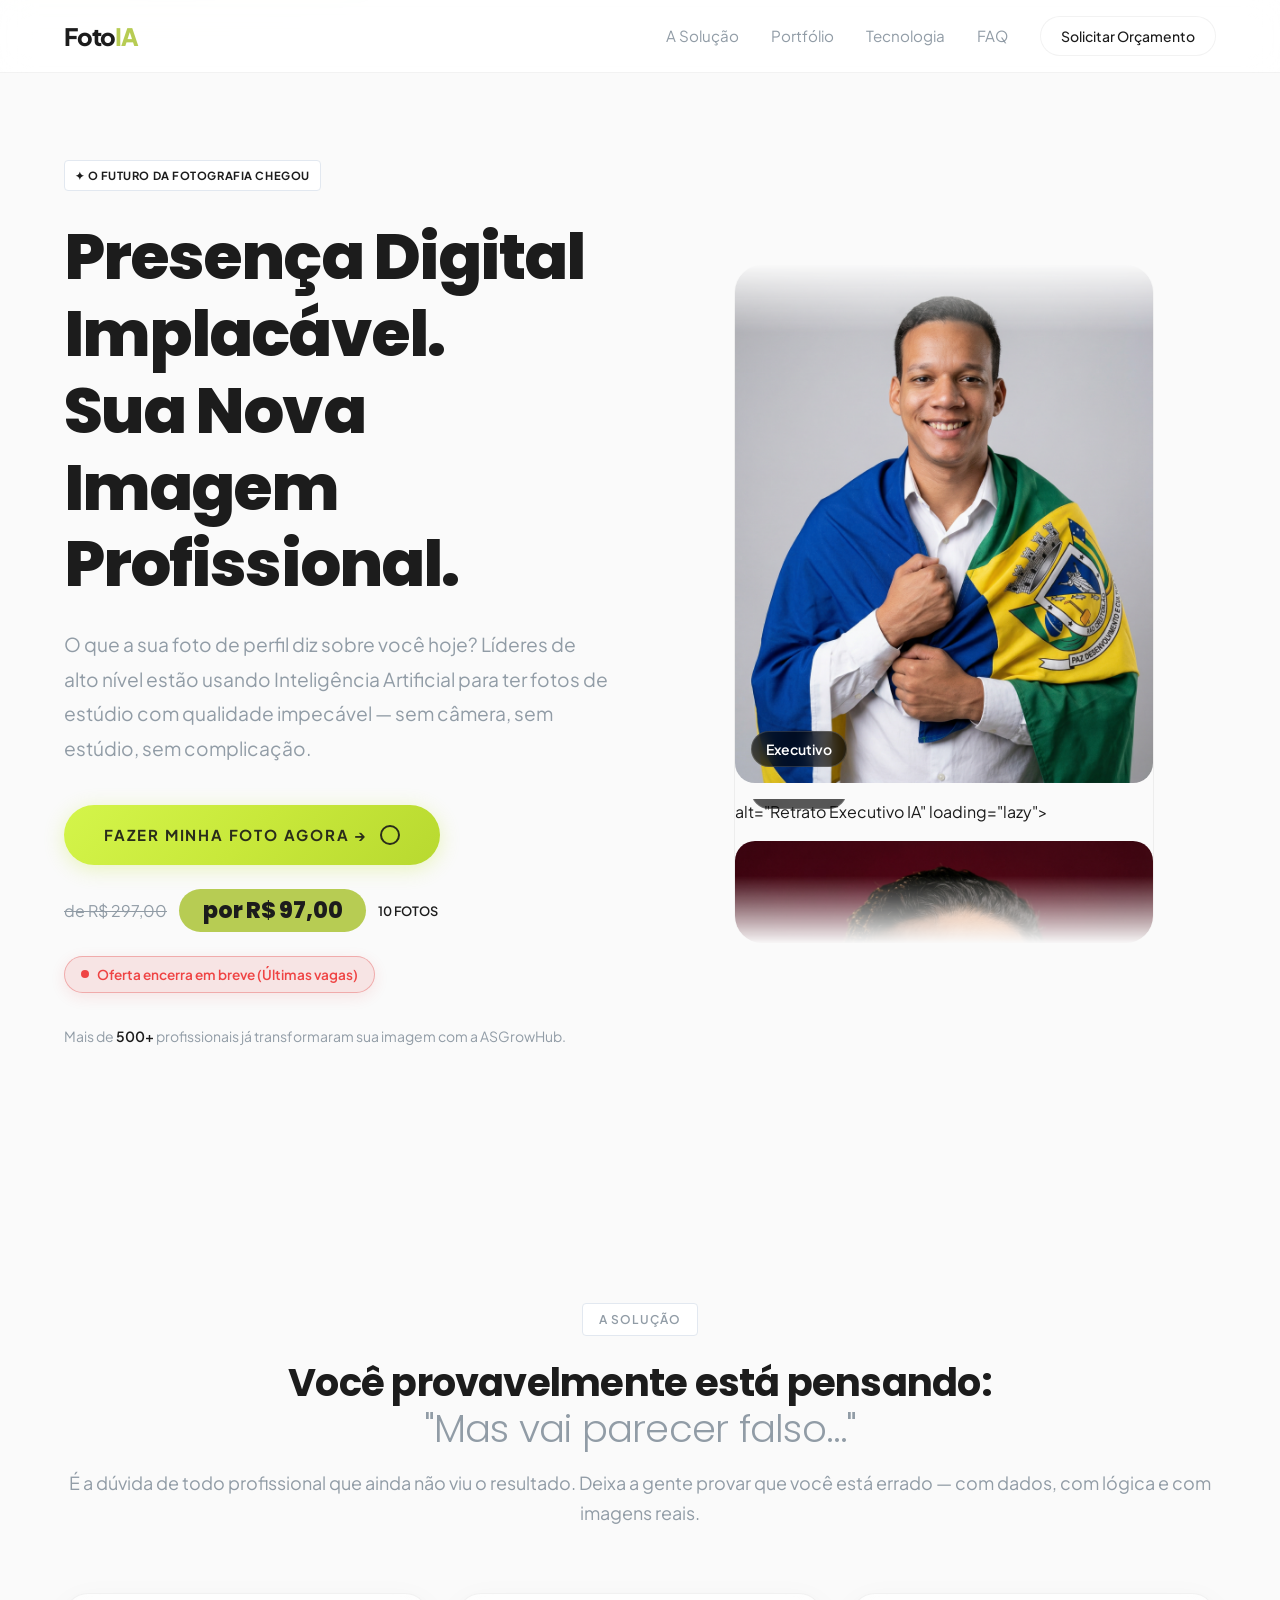
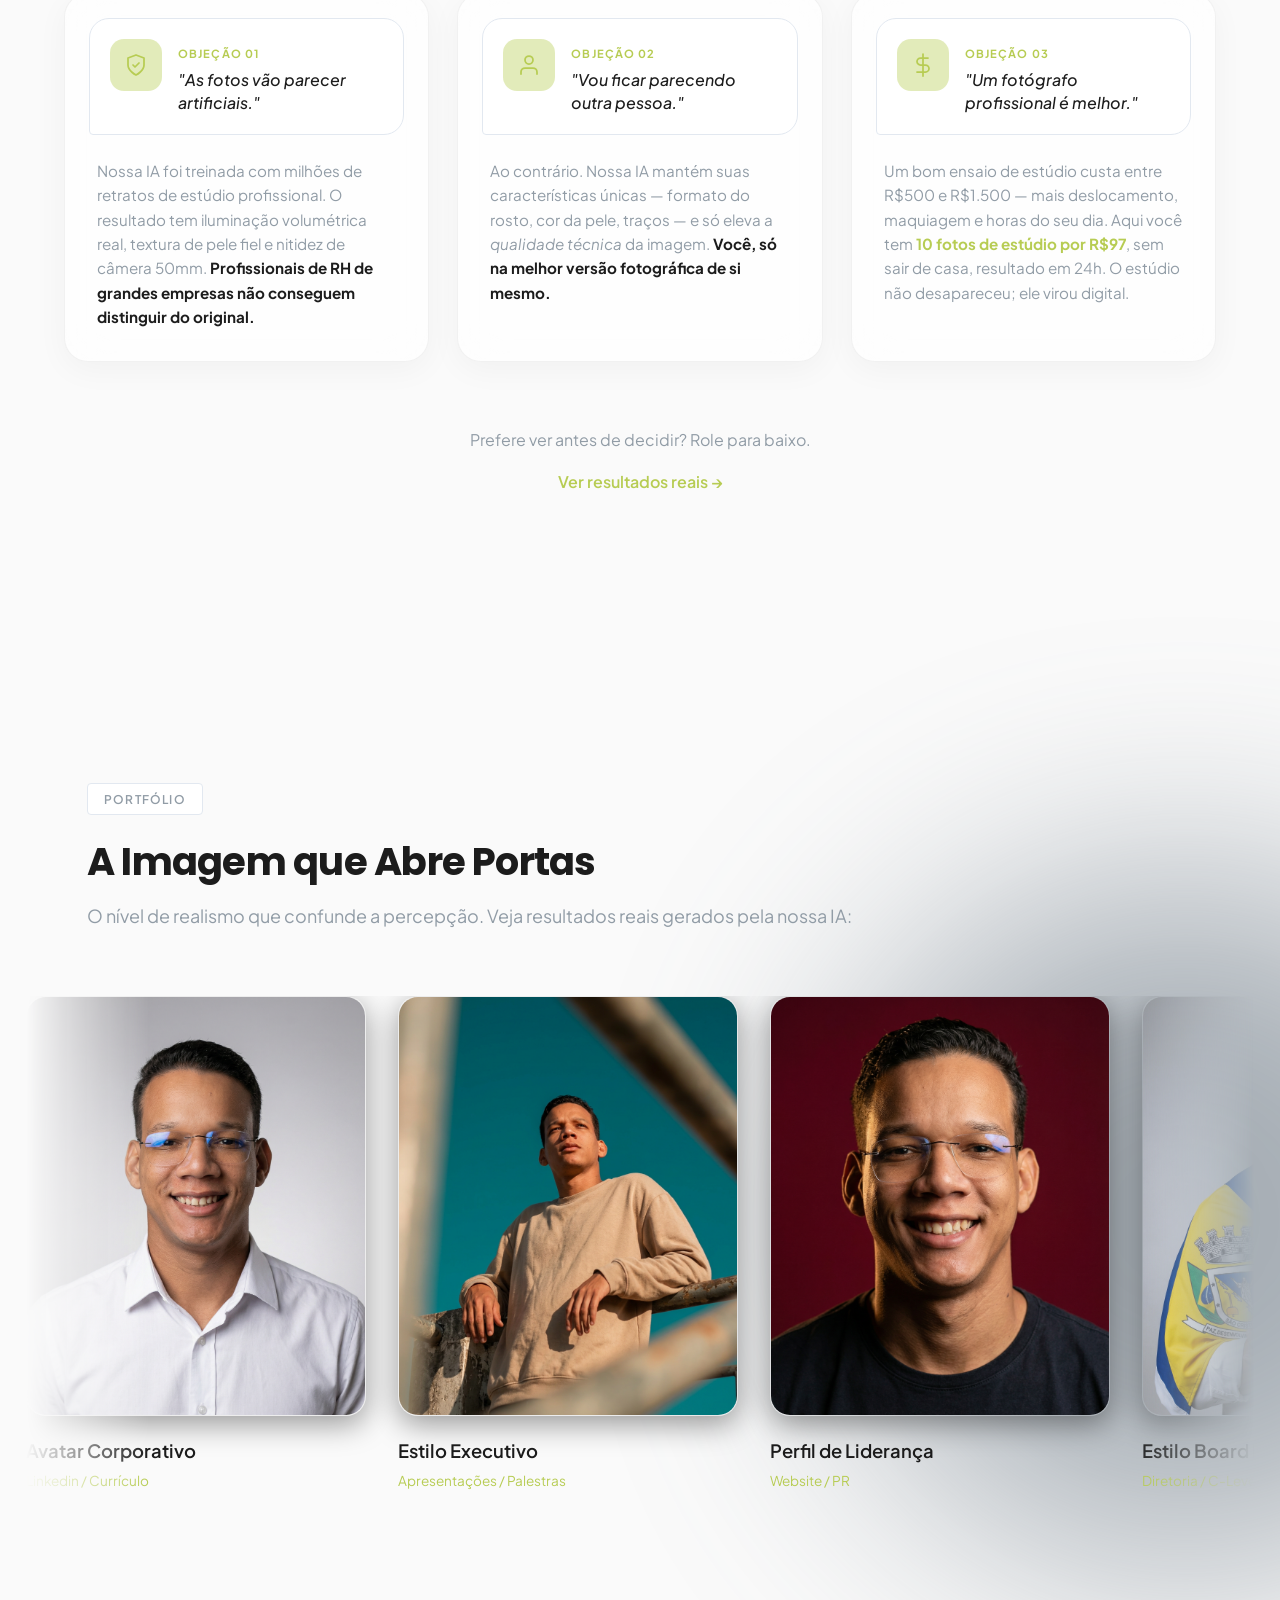
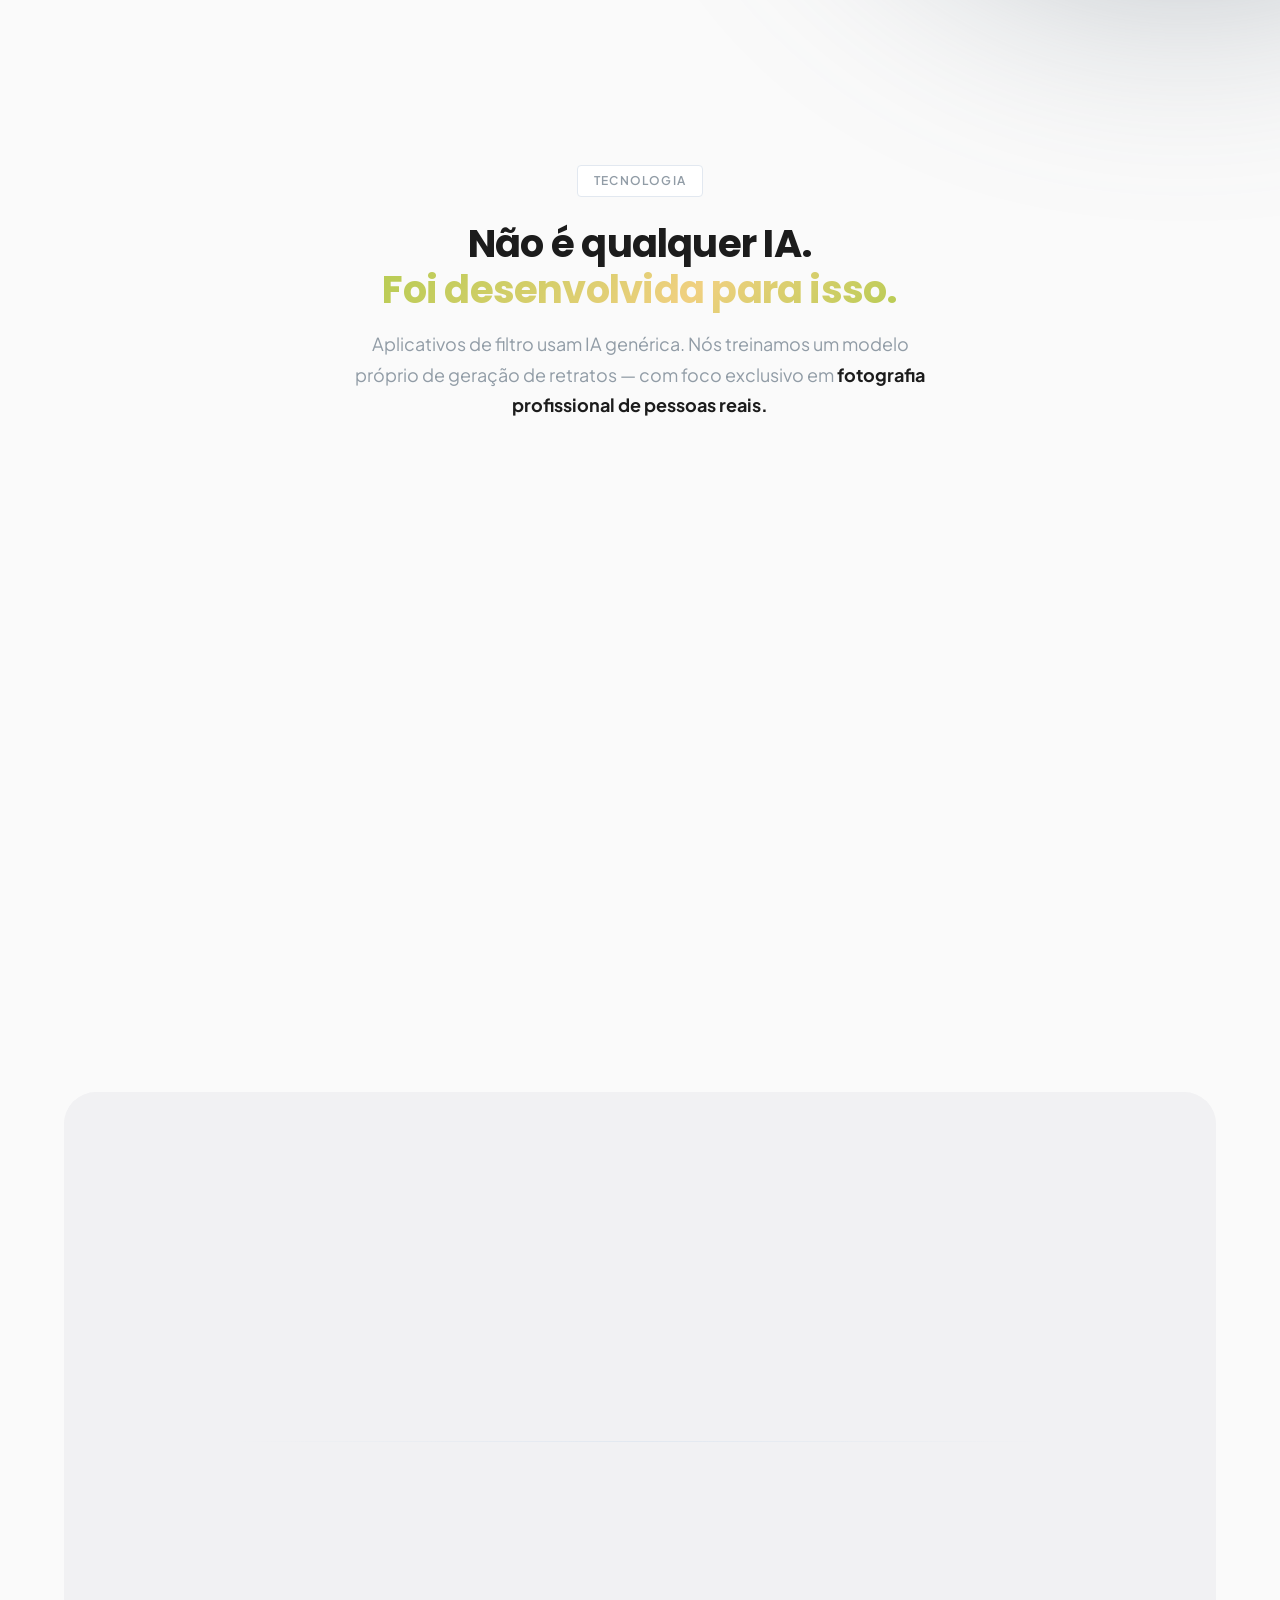
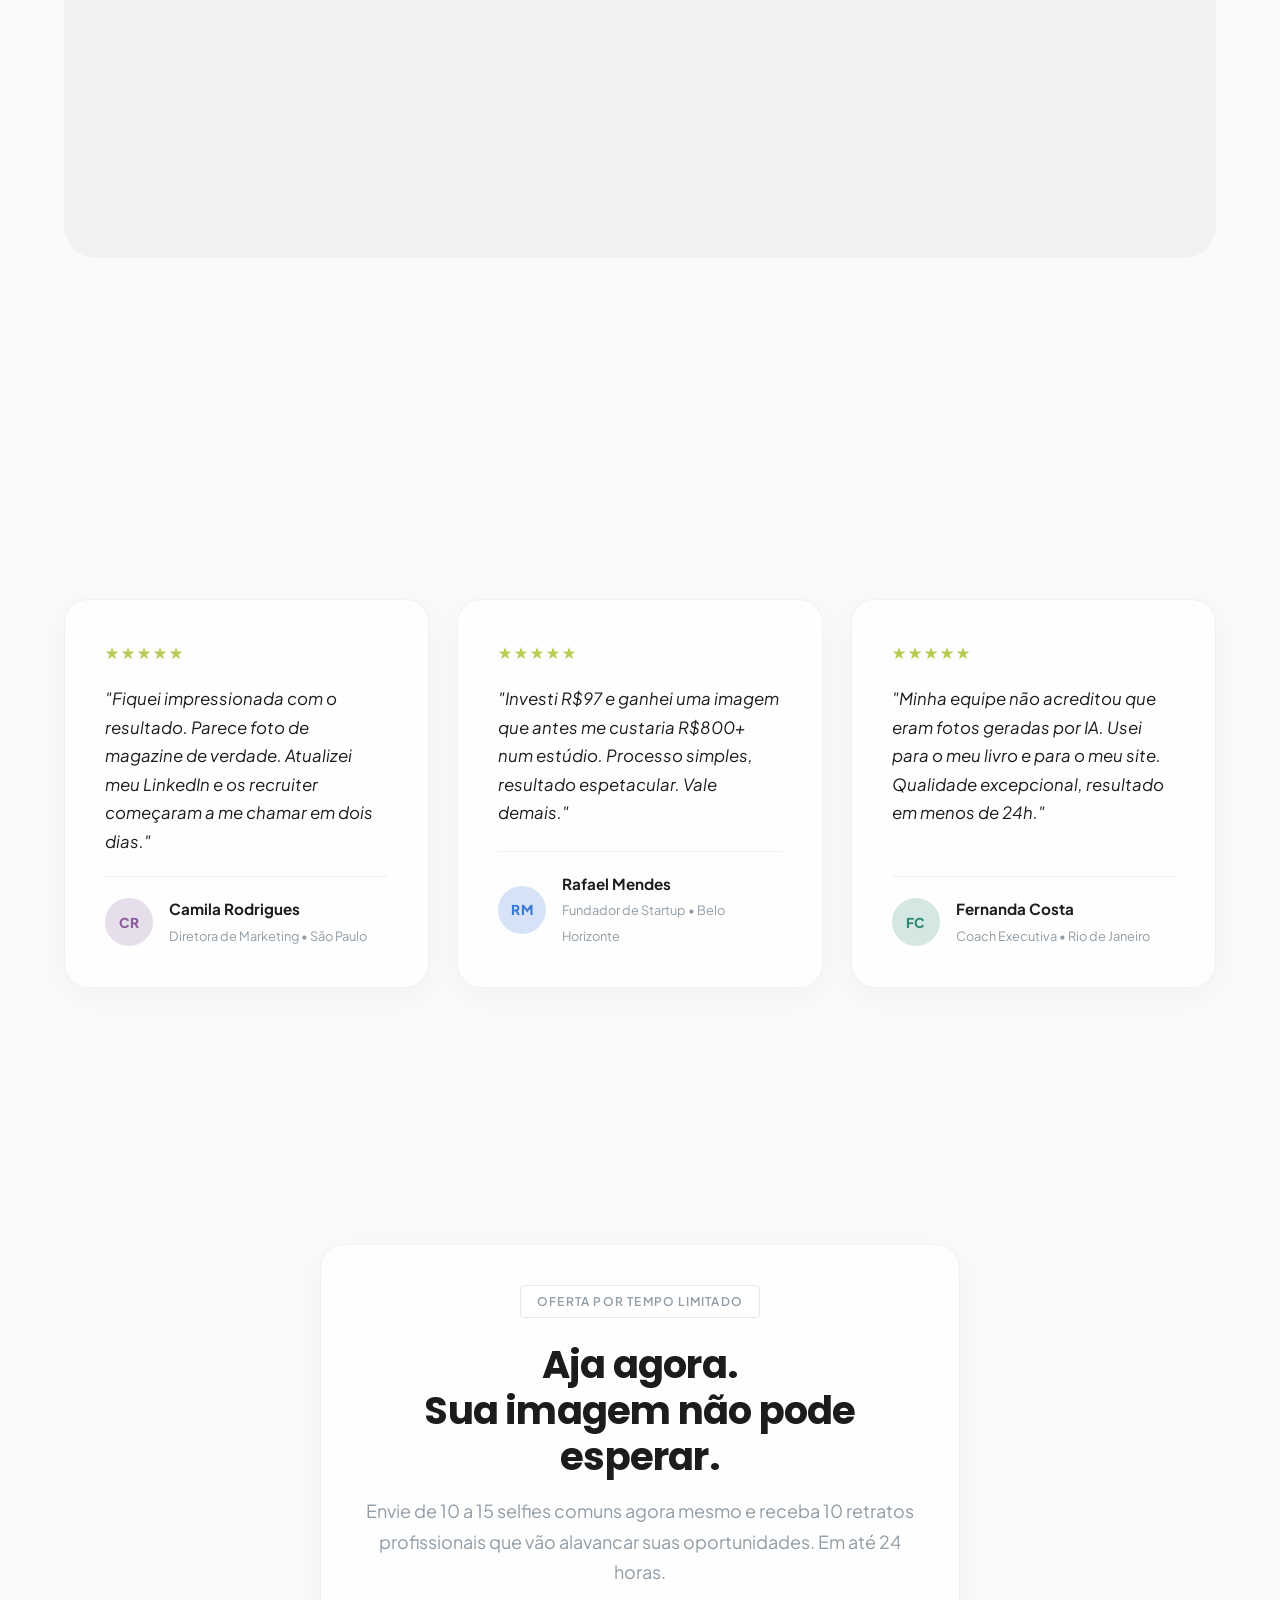
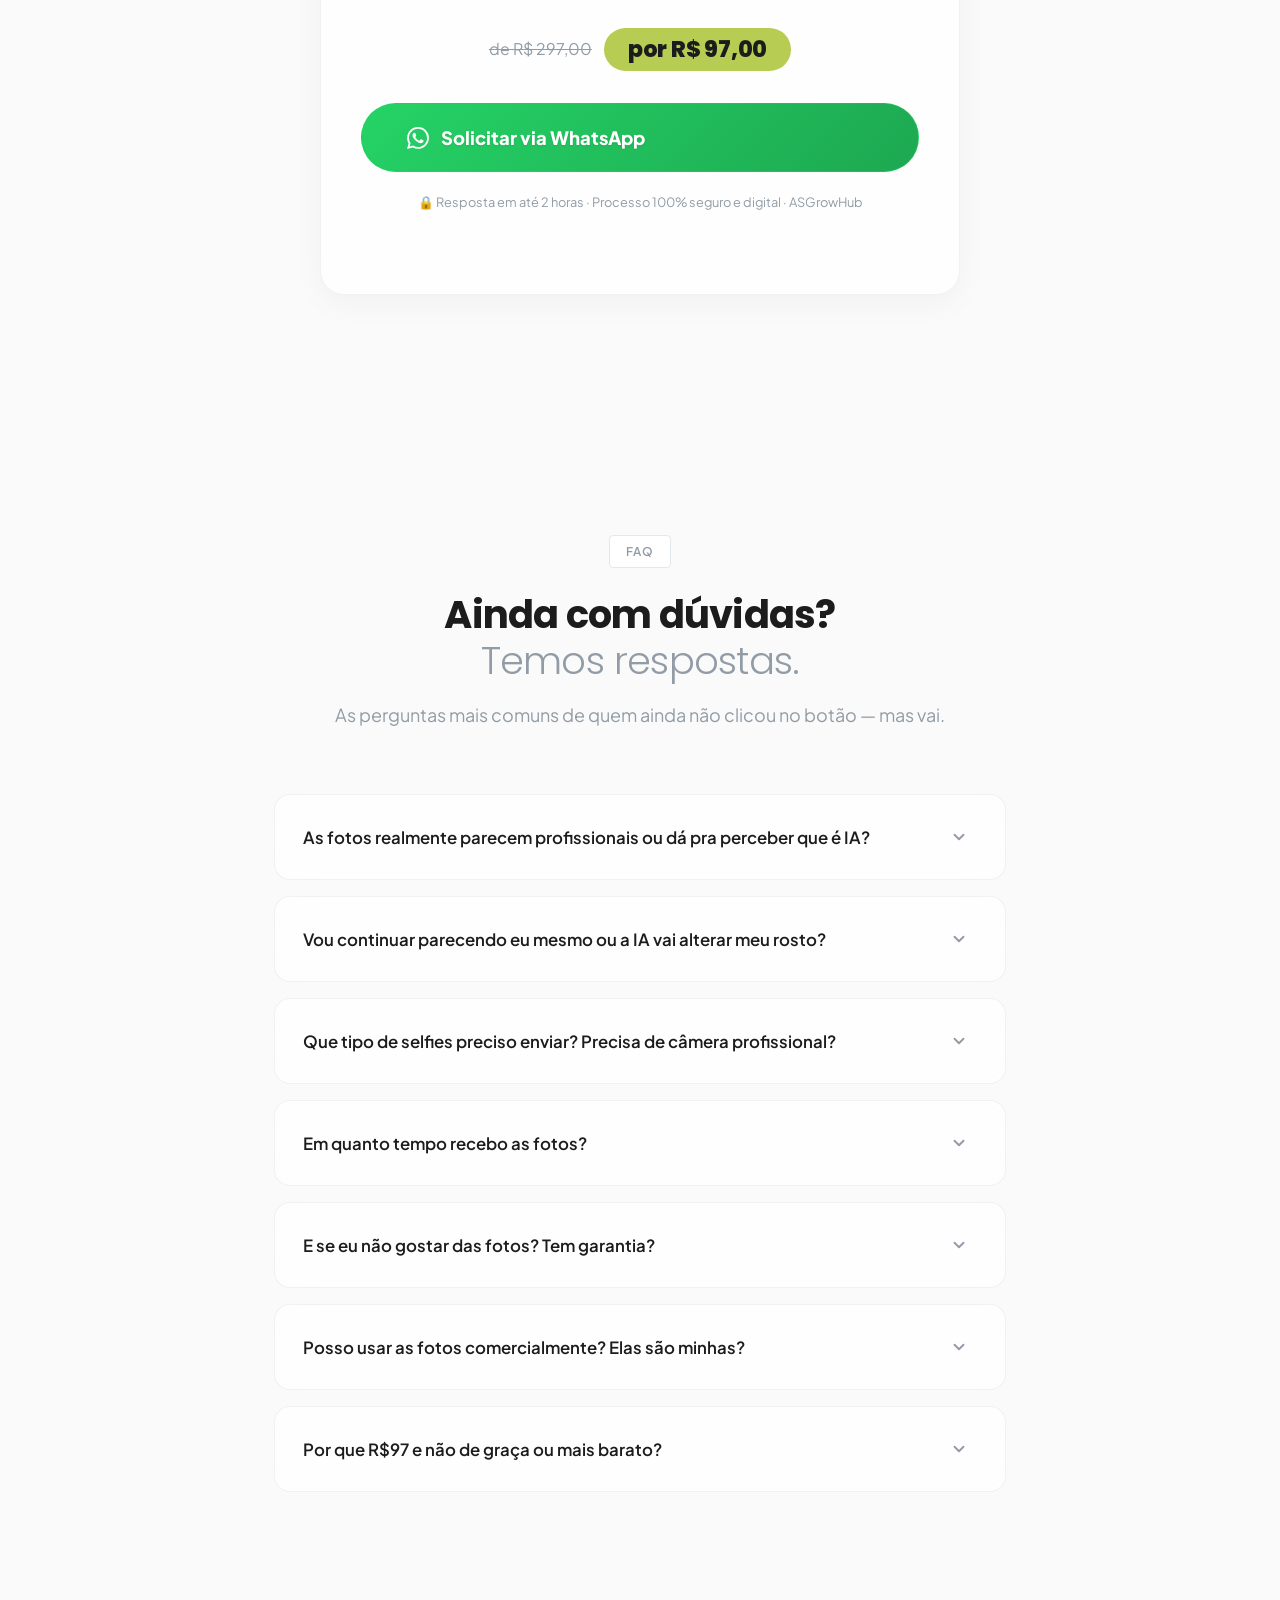
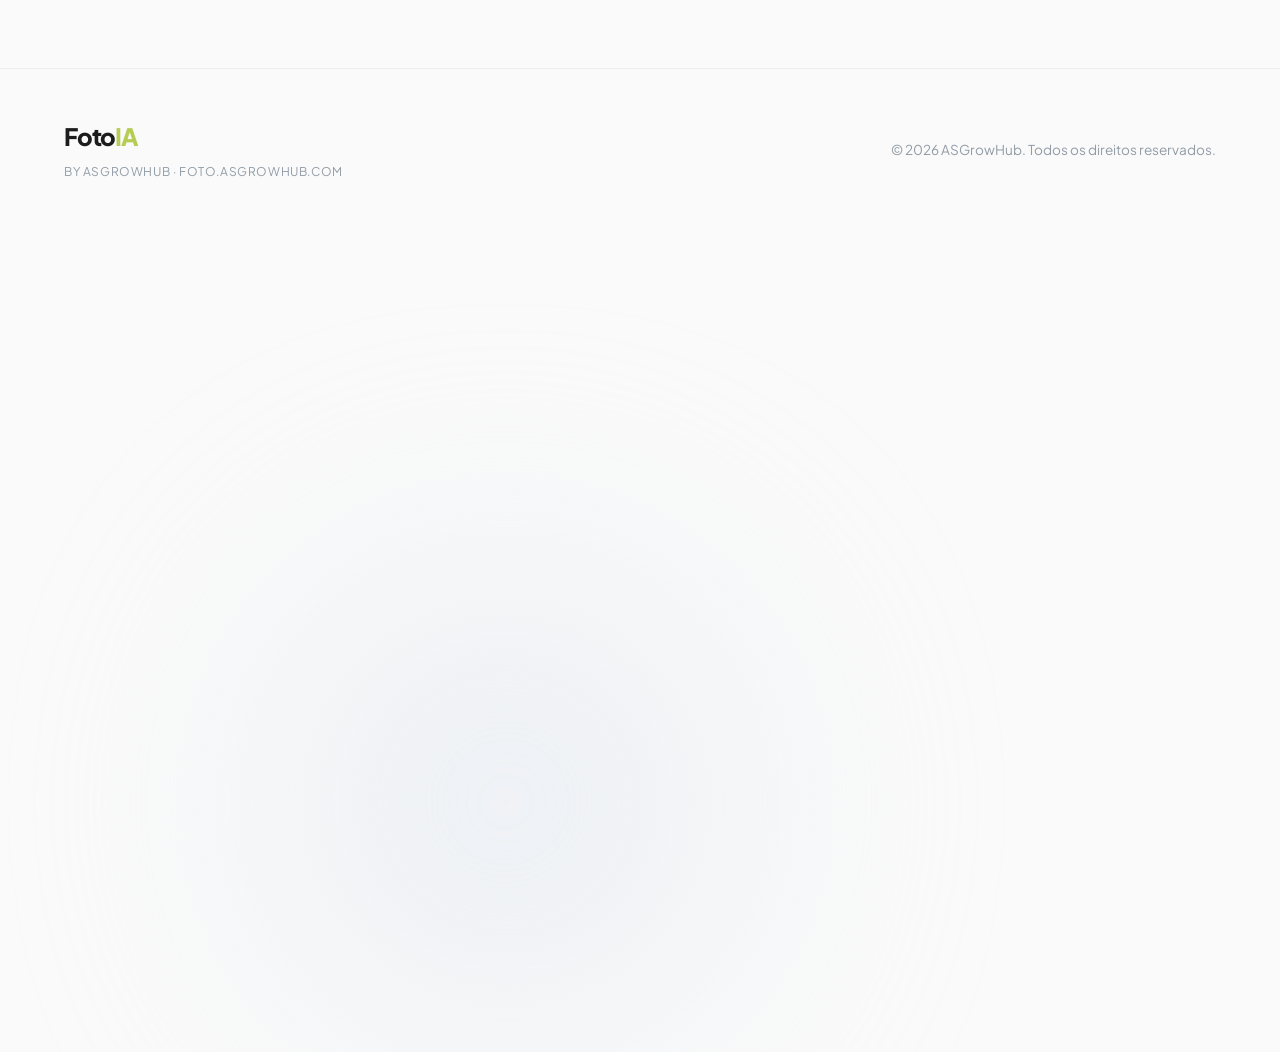
==== index.html @ 72e60fc9 "feat: add index.html (main BR page) to repo root [FotoIA]" ====
<!DOCTYPE html>
<html lang="pt-BR">

<head>
    <meta charset="UTF-8">
    <meta name="viewport" content="width=device-width, initial-scale=1.0">
    <title>FotoIA by ASGrowHub | Retratos Profissionais com Inteligência Artificial</title>
    <meta name="description"
        content="Transforme selfies simples em retratos corporativos de altíssima qualidade. Fotos para LinkedIn, currículo e perfil profissional geradas por IA em até 24h.">
    <meta name="keywords"
        content="foto corporativa, retrato profissional, foto gerada por IA, linkedin foto, inteligencia artificial foto">
    <meta name="author" content="ASGrowHub">
    <link rel="canonical" href="https://foto.asgrowhub.com" />

    <!-- Open Graph (WhatsApp, LinkedIn, Facebook) -->
    <meta property="og:type" content="website">
    <meta property="og:locale" content="pt_BR">
    <meta property="og:url" content="https://foto.asgrowhub.com">
    <meta property="og:title" content="FotoIA — Sua Nova Imagem Profissional em 24h">
    <meta property="og:description"
        content="O que a sua foto de perfil diz sobre você hoje? Tenha fotos de estúdio com qualidade impecável geradas por Inteligência Artificial.">
    <meta property="og:image" content="https://foto.asgrowhub.com/assets/og-image.jpg">
    <meta property="og:image:width" content="1200">
    <meta property="og:image:height" content="630">
    <meta name="twitter:card" content="summary_large_image">
    <meta name="twitter:title" content="FotoIA — Sua Nova Imagem Profissional em 24h">
    <meta name="twitter:description" content="10 fotos de estúdio profissional por R$97. Sem câmera. Em 24h.">
    <meta name="twitter:image" content="https://foto.asgrowhub.com/assets/og-image.jpg">
    <link rel="icon"
        href="data:image/svg+xml,%3Csvg xmlns='http://www.w3.org/2000/svg' viewBox='0 0 32 32'%3E%3Crect width='32' height='32' rx='8' fill='%23C9A84C'/%3E%3Cpath d='M6 11h3l2-3h10l2 3h3a2 2 0 0 1 2 2v11a2 2 0 0 1-2 2H6a2 2 0 0 1-2-2V13a2 2 0 0 1 2-2z' fill='none' stroke='%23070707' stroke-width='2' stroke-linejoin='round'/%3E%3Ccircle cx='16' cy='18' r='4' fill='none' stroke='%23070707' stroke-width='2'/%3E%3C/svg%3E">

    <!-- Preload Fonts for Performance -->
    <link rel="preconnect" href="https://fonts.googleapis.com">
    <link rel="preconnect" href="https://fonts.gstatic.com" crossorigin>
    <link
        href="https://fonts.googleapis.com/css2?family=Plus+Jakarta+Sans:wght@400;500;600;700&family=Poppins:wght@300;400;500;600;700;800&display=swap"
        rel="stylesheet" />

    <link rel="stylesheet" href="style.css">
</head>

<body>
    <!-- Background Decorators -->
    <div class="glow glow-1"></div>
    <div class="glow glow-2"></div>
    <div class="glow glow-3"></div>

    <!-- Mobile Menu -->
    <nav class="mobile-menu" id="mobileMenu">
        <a href="#solucao" onclick="closeMobileMenu()">A Solução</a>
        <a href="portfolio.html" onclick="closeMobileMenu()">Portfólio</a>
        <a href="#tecnologia" onclick="closeMobileMenu()">Tecnologia</a>
        <a href="#como-funciona" onclick="closeMobileMenu()">Como Funciona</a>
        <a href="#faq" onclick="closeMobileMenu()">FAQ</a>
        <a href="#contato" onclick="closeMobileMenu()" style="color: var(--accent);">Solicitar Orçamento</a>
    </nav>

    <header>
        <nav class="glass-nav">
            <div class="logo">Foto<span>IA</span></div>
            <div class="nav-links">
                <a href="#solucao">A Solução</a>
                <a href="portfolio.html">Portfólio</a>
                <a href="#tecnologia">Tecnologia</a>
                <a href="#faq">FAQ</a>
                <a href="#contato" class="cta-button-nav">Solicitar Orçamento</a>
            </div>
            <button class="hamburger" id="hamburger" aria-label="Menu" onclick="toggleMobileMenu()">
                <span></span>
                <span></span>
                <span></span>
            </button>
        </nav>
    </header>

    <main>
        <!-- ==========================================
             HERO — ATTENTION
             ========================================== -->
        <section class="hero" id="home">
            <div class="hero-content">
                <div class="badge">✦ O Futuro da Fotografia Chegou</div>
                <h1>Presença Digital Implacável.<br><span>Sua Nova Imagem Profissional.</span></h1>
                <p>O que a sua foto de perfil diz sobre você hoje? Líderes de alto nível estão usando Inteligência
                    Artificial para ter fotos de estúdio com qualidade impecável — sem câmera, sem estúdio, sem
                    complicação.</p>
                <div class="hero-actions">
                    <a href="#contato" class="btn-aprenda">Fazer minha Foto Agora → <span class="icon-circle"></span></a>
                </div>
                <div class="pricing-info">
                    <span class="pricing-old">de R$ 297,00</span>
                    <h3>por R$ 97,00</h3>
                    <span style="font-size:0.8rem; color: var(--accent-light); font-weight:600;">10 FOTOS</span>
                </div>
                <div class="urgency-badge reveal">
                    <span class="pulse-dot"></span>
                    Oferta encerra em breve (Últimas vagas)
                </div>
                <div class="social-proof-trust">
                    Mais de <strong>500+</strong> profissionais já transformaram sua imagem com a ASGrowHub.
                </div>
            </div>
            <div class="hero-visual">
                <div class="carousel-container">
                    <div class="carousel-track">
                        <!-- Original cards -->
                        <div class="carousel-slide">
                            <img src="assets/freepik__professional-highresolution-studio-portrait-in-the__22823.png"
                                alt="Retrato Executivo IA">
                            <div class="slide-label">Executivo</div>
                        </div>
                        <div class="carousel-slide">
                            alt="Retrato Executivo IA" loading="lazy">
                            <div class="slide-label">Executivo</div>
                        </div>
                        <div class="carousel-slide">
                            <img src="assets/freepik__ultrarealistic-studio-portrait-scene-with-a-deep-w__7784.png"
                                alt="Retrato Corporativo IA" loading="lazy">
                            <div class="slide-label">Corporativo</div>
                        </div>
                        <div class="carousel-slide">
                            <img src="assets/freepik__professional-highresolution-studio-portrait-tight-__22826.png"
                                alt="Antes: Roupas casuais | Depois: Terno executivo" loading="lazy">
                            <div class="slide-label">Perfil LinkedIn</div>
                        </div>
                        <div class="carousel-slide">
                            <img src="assets/freepik__a-cinematic-lowangle-portrait-shot-on-a-50mm-lens-__49037.png"
                                alt="Antes: Selfie de celular | Depois: Estúdio" loading="lazy">
                            <div class="slide-label">Capa de Revista</div>
                        </div>
                        <div class="carousel-slide">
                            <img src="assets/freepik__professional-highresolution-studio-portrait-in-the__22823.png"
                                alt="Retrato Executivo IA" loading="lazy">
                        </div>
                        <div class="carousel-slide">
                            <img src="assets/freepik__ultrarealistic-studio-portrait-scene-with-a-deep-w__7784.png"
                                alt="Retrato Corporativo IA" loading="lazy">
                            <div class="slide-label">Corporativo</div>
                        </div>
                        <div class="carousel-slide">
                            <img src="assets/freepik__professional-highresolution-studio-portrait-tight-__22826.png"
                                alt="Retrato LinkedIn IA" loading="lazy">
                            <div class="slide-label">Perfil LinkedIn</div>
                        </div>
                        <div class="carousel-slide">
                            <img src="assets/freepik__a-cinematic-lowangle-portrait-shot-on-a-50mm-lens-__49037.png"
                                alt="Retrato Capa de Revista IA" loading="lazy">
                            <div class="slide-label">Capa de Revista</div>
                        </div>
                    </div>
                </div>
            </div>
        </section>

        <!-- ==========================================
             SOLUTION / BENEFITS — INTEREST (Quebra de Objeção)
             ========================================== -->
        <section class="solution" id="solucao">
            <div class="section-header text-center reveal">
                <div class="section-label">A Solução</div>
                <h2>Você provavelmente está pensando:<br><span style="color:var(--text-muted); font-weight:300;">"Mas
                        vai parecer falso…"</span></h2>
                <p>É a dúvida de todo profissional que ainda não viu o resultado. Deixa a gente provar que você está
                    errado — com dados, com lógica e com imagens reais.</p>
            </div>


            <div class="benefits-grid">

                <!-- Objeção 1: Fotos artificiais -->
                <div class="glass-card benefit-card objection-card reveal reveal-delay-1">
                    <div class="objection-bubble">
                        <div class="glass-icon">
                            <!-- Shield Check (Feather-style) -->
                            <svg viewBox="0 0 24 24" xmlns="http://www.w3.org/2000/svg">
                                <path d="M12 22s8-4 8-10V5l-8-3-8 3v7c0 6 8 10 8 10z" />
                                <polyline points="9 12 11 14 15 10" />
                            </svg>
                        </div>
                        <div>
                            <span class="objection-tag">Objeção 01</span>
                            <p class="objection-q">"As fotos vão parecer artificiais."</p>
                        </div>
                    </div>
                    <div class="objection-answer">
                        <p>Nossa IA foi treinada com milhões de retratos de estúdio profissional. O resultado tem
                            iluminação volumétrica real, textura de pele fiel e nitidez de câmera 50mm. <strong
                                style="color:var(--text-color);">Profissionais de RH de grandes empresas não conseguem
                                distinguir do original.</strong></p>
                    </div>
                </div>

                <!-- Objeção 2: Parecer outra pessoa -->
                <div class="glass-card benefit-card objection-card reveal reveal-delay-2">
                    <div class="objection-bubble">
                        <div class="glass-icon">
                            <!-- User Circle (Feather-style) -->
                            <svg viewBox="0 0 24 24" xmlns="http://www.w3.org/2000/svg">
                                <path d="M20 21v-2a4 4 0 0 0-4-4H8a4 4 0 0 0-4 4v2" />
                                <circle cx="12" cy="7" r="4" />
                            </svg>
                        </div>
                        <div>
                            <span class="objection-tag">Objeção 02</span>
                            <p class="objection-q">"Vou ficar parecendo outra pessoa."</p>
                        </div>
                    </div>
                    <div class="objection-answer">
                        <p>Ao contrário. Nossa IA mantém suas características únicas — formato do rosto, cor da pele,
                            traços — e só eleva a <em>qualidade técnica</em> da imagem. <strong
                                style="color:var(--text-color);">Você, só na melhor versão fotográfica de
                                si mesmo.</strong></p>
                    </div>
                </div>

                <!-- Objeção 3: Fotógrafo real é melhor -->
                <div class="glass-card benefit-card objection-card reveal reveal-delay-3">
                    <div class="objection-bubble">
                        <div class="glass-icon">
                            <!-- Bar Chart / Value (Feather-style) -->
                            <svg viewBox="0 0 24 24" xmlns="http://www.w3.org/2000/svg">
                                <line x1="12" y1="1" x2="12" y2="23" />
                                <path d="M17 5H9.5a3.5 3.5 0 0 0 0 7h5a3.5 3.5 0 0 1 0 7H6" />
                            </svg>
                        </div>
                        <div>
                            <span class="objection-tag">Objeção 03</span>
                            <p class="objection-q">"Um fotógrafo profissional é melhor."</p>
                        </div>
                    </div>
                    <div class="objection-answer">
                        <p>Um bom ensaio de estúdio custa entre R$500 e R$1.500 — mais deslocamento, maquiagem e
                            horas do seu dia. Aqui você tem <strong style="color:var(--accent);">10 fotos de estúdio
                                por R$97</strong>, sem sair de casa, resultado em 24h. O estúdio
                            não desapareceu; ele virou digital.</p>
                    </div>
                </div>

            </div>

            <!-- Mini CTA de transição para portfólio -->
            <div class="text-center reveal" style="margin-top: 4rem;">
                <p style="font-size:1rem; margin-bottom:1rem;">Prefere ver antes de decidir? Role para baixo.</p>
                <a href="#portfolio"
                    style="color: var(--accent); font-weight:600; font-size:1rem; border-bottom: 1px solid var(--accent-border); padding-bottom: 2px;">
                    Ver resultados reais →
                </a>
            </div>
        </section>

        <!-- ==========================================
             PORTFOLIO — DESIRE (Social Proof)
             ========================================== -->
        <section class="portfolio" id="portfolio">
            <div class="section-header reveal">
                <div class="section-label">Portfólio</div>
                <h2>A Imagem que Abre Portas</h2>
                <p>O nível de realismo que confunde a percepção. Veja resultados reais gerados pela nossa IA:</p>
            </div>

            <!-- Container com overflow hidden para o efeito Marquee -->
            <div class="portfolio-marquee-wrapper reveal">
                <div class="portfolio-marquee-track">

                    <!-- Grupo 1 de Imagens -->
                    <div class="marquee-group">
                        <div class="marquee-item">
                            <div class="portfolio-image-wrapper">
                                <img src="assets/freepik__professional-highresolution-studio-portrait-tight-__22826.png"
                                    loading="lazy" alt="Retrato Profissional IA">
                                <div class="portfolio-overlay">
                                    <span class="badge tag-before">Selfie Comum</span>
                                    <span class="badge tag-after">→ IA Studio</span>
                                </div>
                            </div>
                            <div class="portfolio-info">
                                <h4>Avatar Corporativo</h4>
                                <p>Linkedin / Currículo</p>
                            </div>
                        </div>

                        <div class="marquee-item">
                            <div class="portfolio-image-wrapper">
                                <img src="assets/freepik__a-cinematic-lowangle-portrait-shot-on-a-50mm-lens-__49037.png"
                                    loading="lazy" alt="Retrato Cinematográfico IA">
                                <div class="portfolio-overlay">
                                    <span class="badge tag-before">Foto na Rua</span>
                                    <span class="badge tag-after">→ IA Cinematic</span>
                                </div>
                            </div>
                            <div class="portfolio-info">
                                <h4>Estilo Executivo</h4>
                                <p>Apresentações / Palestras</p>
                            </div>
                        </div>

                        <div class="marquee-item">
                            <div class="portfolio-image-wrapper">
                                <img src="assets/freepik__ultrarealistic-studio-portrait-scene-with-a-deep-w__7784.png"
                                    loading="lazy" alt="Retrato Ultra-realista IA">
                                <div class="portfolio-overlay">
                                    <span class="badge tag-before">Foto Caseira</span>
                                    <span class="badge tag-after">→ IA Editorial</span>
                                </div>
                            </div>
                            <div class="portfolio-info">
                                <h4>Perfil de Liderança</h4>
                                <p>Website / PR</p>
                            </div>
                        </div>

                        <div class="marquee-item">
                            <div class="portfolio-image-wrapper">
                                <img src="assets/freepik__professional-highresolution-studio-portrait-in-the__22824.png"
                                    loading="lazy" alt="Retrato Executivo IA">
                                <div class="portfolio-overlay">
                                    <span class="badge tag-before">Evento Social</span>
                                    <span class="badge tag-after">→ IA Premium</span>
                                </div>
                            </div>
                            <div class="portfolio-info">
                                <h4>Estilo Board Member</h4>
                                <p>Diretoria / C-Level</p>
                            </div>
                        </div>
                    </div>

                    <!-- Grupo 2 (Cópia exata para criar o loop invisível) -->
                    <div class="marquee-group" aria-hidden="true">
                        <div class="marquee-item">
                            <div class="portfolio-image-wrapper">
                                <img src="assets/freepik__professional-highresolution-studio-portrait-tight-__22826.png"
                                    loading="lazy" alt="Retrato Profissional IA">
                                <div class="portfolio-overlay">
                                    <span class="badge tag-before">Selfie Comum</span>
                                    <span class="badge tag-after">→ IA Studio</span>
                                </div>
                            </div>
                            <div class="portfolio-info">
                                <h4>Avatar Corporativo</h4>
                                <p>Linkedin / Currículo</p>
                            </div>
                        </div>

                        <div class="marquee-item">
                            <div class="portfolio-image-wrapper">
                                <img src="assets/freepik__a-cinematic-lowangle-portrait-shot-on-a-50mm-lens-__49037.png"
                                    loading="lazy" alt="Retrato Cinematográfico IA">
                                <div class="portfolio-overlay">
                                    <span class="badge tag-before">Foto na Rua</span>
                                    <span class="badge tag-after">→ IA Cinematic</span>
                                </div>
                            </div>
                            <div class="portfolio-info">
                                <h4>Estilo Executivo</h4>
                                <p>Apresentações / Palestras</p>
                            </div>
                        </div>

                        <div class="marquee-item">
                            <div class="portfolio-image-wrapper">
                                <img src="assets/freepik__ultrarealistic-studio-portrait-scene-with-a-deep-w__7784.png"
                                    loading="lazy" alt="Retrato Ultra-realista IA">
                                <div class="portfolio-overlay">
                                    <span class="badge tag-before">Foto Caseira</span>
                                    <span class="badge tag-after">→ IA Editorial</span>
                                </div>
                            </div>
                            <div class="portfolio-info">
                                <h4>Perfil de Liderança</h4>
                                <p>Website / PR</p>
                            </div>
                        </div>

                        <div class="marquee-item">
                            <div class="portfolio-image-wrapper">
                                <img src="assets/freepik__professional-highresolution-studio-portrait-in-the__22824.png"
                                    loading="lazy" alt="Retrato Executivo IA">
                                <div class="portfolio-overlay">
                                    <span class="badge tag-before">Evento Social</span>
                                    <span class="badge tag-after">→ IA Premium</span>
                                </div>
                            </div>
                            <div class="portfolio-info">
                                <h4>Estilo Board Member</h4>
                                <p>Diretoria / C-Level</p>
                            </div>
                        </div>
                    </div>

                </div>
            </div>
        </section>

        <!-- ==========================================
             AI AUTHORITY — TECHNOLOGY TRUST BLOCK
             ========================================== -->
        <section class="ai-authority" id="tecnologia">
            <div class="section-header text-center reveal">
                <div class="section-label">Tecnologia</div>
                <h2>Não é qualquer IA.<br><span class="gradient-text">Foi desenvolvida para isso.</span></h2>
                <p style="max-width: 600px; margin: 0 auto;">
                    Aplicativos de filtro usam IA genérica. Nós treinamos um modelo próprio de geração de retratos —
                    com foco exclusivo em <strong style="color:var(--text-color);">fotografia profissional de pessoas
                        reais.</strong>
                </p>
            </div>

            <div class="authority-grid reveal">

                <div class="authority-card">
                    <div class="authority-icon">
                        <!-- Brain / Neural Network icon -->
                        <svg viewBox="0 0 24 24" xmlns="http://www.w3.org/2000/svg">
                            <path
                                d="M9.5 2A2.5 2.5 0 0 1 12 4.5v15a2.5 2.5 0 0 1-4.96-.44 2.5 2.5 0 0 1-2.96-3.08 3 3 0 0 1-.34-5.58 2.5 2.5 0 0 1 1.32-4.24 2.5 2.5 0 0 1 4.44-1.66z" />
                            <path
                                d="M14.5 2A2.5 2.5 0 0 0 12 4.5v15a2.5 2.5 0 0 0 4.96-.44 2.5 2.5 0 0 0 2.96-3.08 3 3 0 0 0 .34-5.58 2.5 2.5 0 0 0-1.32-4.24 2.5 2.5 0 0 0-4.44-1.66z" />
                        </svg>
                    </div>
                    <div class="authority-text">
                        <h4>Modelo Fine-Tuned para Retratos</h4>
                        <p>Não usamos ChatGPT, não usamos filtros de app. Nossa IA foi treinada especificamente em
                            decenas de milhares de retratos profissionais de estúdio para entender luz, sombra, textura
                            de pele e composição.</p>
                    </div>
                </div>

                <div class="authority-card">
                    <div class="authority-icon">
                        <!-- Fingerprint / Identity icon -->
                        <svg viewBox="0 0 24 24" xmlns="http://www.w3.org/2000/svg">
                            <path d="M2 12C2 6.5 6.5 2 12 2a10 10 0 0 1 8 4" />
                            <path d="M5 19.5C5.5 18 6 15 6 12c0-3.31 2.69-6 6-6s6 2.69 6 6c0 1 0 3-1 4.5" />
                            <path d="M12 6C8.69 6 6 8.69 6 12c0 1.5-.5 4-1.5 6.5" />
                            <path d="M12 6c3.31 0 6 2.69 6 6 0 2 .5 4.5 2 6.5" />
                            <path d="M12 12c0 3-1 6-2 8" />
                            <path d="M12 12c0 3 1 6 2 8" />
                        </svg>
                    </div>
                    <div class="authority-text">
                        <h4>Preservação de Identidade (IPM)</h4>
                        <p>Nossa arquitetura usa <em>Identity Preservation Mapping</em> — um processo que mapeia 47
                            pontos faciais antes de gerar qualquer imagem. Seu rosto, sua expressão, sua identidade. A
                            IA não substitui: ela eleva.</p>
                    </div>
                </div>

                <div class="authority-card">
                    <div class="authority-icon">
                        <!-- Shield / Quality icon -->
                        <svg viewBox="0 0 24 24" xmlns="http://www.w3.org/2000/svg">
                            <path d="M12 22s8-4 8-10V5l-8-3-8 3v7c0 6 8 10 8 10z" />
                            <polyline points="9 12 11 14 15 10" />
                        </svg>
                    </div>
                    <div class="authority-text">
                        <h4>Curadoria Humana em Cada Entrega</h4>
                        <p>Cada lote de fotos passa por uma etapa de revisão antes de ser entregue a você. Não é só
                            apertar um botão: é um processo de qualidade com padrão de estúdio profissional — garantido
                            ou refazemos.</p>
                    </div>
                </div>

            </div>

            <!-- Distintivo de rodapé da seção -->
            <div class="authority-footer reveal">
                <div class="authority-stat">
                    <span class="stat-number">47</span>
                    <span class="stat-label">Pontos faciais mapeados por foto</span>
                </div>
                <div class="authority-divider"></div>
                <div class="authority-stat">
                    <span class="stat-number">98%</span>
                    <span class="stat-label">de aprovação dos clientes</span>
                </div>
                <div class="authority-divider"></div>
                <div class="authority-stat">
                    <span class="stat-number">24h</span>
                    <span class="stat-label">do envio à entrega</span>
                </div>
            </div>
        </section>

        <!-- ==========================================
             HOW IT WORKS — 3 STEPS
             ========================================== -->

        <section class="how-it-works" id="como-funciona">
            <div class="section-header text-center reveal" style="max-width:1400px; margin: 0 auto 4rem;">
                <div class="section-label">Processo</div>
                <h2>Simples assim. 3 passos.</h2>
                <p>Sem câmera, sem estúdio. Só você e o resultado.</p>
            </div>

            <div class="steps-grid" style="max-width:1200px; margin:0 auto;">
                <div class="step-card reveal reveal-delay-1">
                    <div class="step-number">1</div>
                    <h3>Envie suas Selfies</h3>
                    <p>Tire de 10 a 15 fotos simples com seu celular, em boa iluminação. Nada especial necessário.</p>
                </div>
                <div class="step-card reveal reveal-delay-2">
                    <div class="step-number">2</div>
                    <h3>Nossa IA Trabalha</h3>
                    <p>Nossa Inteligência Artificial treinada processa suas fotos e gera retratos com qualidade de
                        estúdio profissional.</p>
                </div>
                <div class="step-card reveal reveal-delay-3">
                    <div class="step-number">3</div>
                    <h3>Receba em 24h</h3>
                    <p>Em até 24 horas você recebe 10 retratos de alto padrão, prontos para usar no LinkedIn, Instagram
                        e onde quiser.</p>
                </div>
            </div>
        </section>

        <!-- ==========================================
             TESTIMONIALS — TRUST
             ========================================== -->
        <section id="depoimentos">
            <div class="section-header text-center reveal">
                <div class="section-label">Depoimentos</div>
                <h2>O Que Dizem Sobre Nós</h2>
                <p>Mais de 500 profissionais já elevaram sua imagem com a ASGrowHub.</p>
            </div>

            <div class="testimonials-grid">
                <div class="glass-card testimonial-card reveal reveal-delay-1">
                    <div class="stars">★★★★★</div>
                    <p class="testimonial-text">"Fiquei impressionada com o resultado. Parece foto de magazine de
                        verdade. Atualizei meu LinkedIn e os recruiter começaram a me chamar em dois dias."</p>
                    <div class="testimonial-author">
                        <div class="author-avatar initials-avatar" style="--av-color:#8B5E9E;">CR</div>
                        <div>
                            <span class="author-name">Camila Rodrigues</span>
                            <span class="author-role">Diretora de Marketing • São Paulo</span>
                        </div>
                    </div>
                </div>

                <div class="glass-card testimonial-card reveal reveal-delay-2">
                    <div class="stars">★★★★★</div>
                    <p class="testimonial-text">"Investi R$97 e ganhei uma imagem que antes me custaria R$800+ num
                        estúdio. Processo simples, resultado espetacular. Vale demais."</p>
                    <div class="testimonial-author">
                        <div class="author-avatar initials-avatar" style="--av-color:#3A7BD5;">RM</div>
                        <div>
                            <span class="author-name">Rafael Mendes</span>
                            <span class="author-role">Fundador de Startup • Belo Horizonte</span>
                        </div>
                    </div>
                </div>

                <div class="glass-card testimonial-card reveal reveal-delay-3">
                    <div class="stars">★★★★★</div>
                    <p class="testimonial-text">"Minha equipe não acreditou que eram fotos geradas por IA. Usei para o
                        meu livro e para o meu site. Qualidade excepcional, resultado em menos de 24h."</p>
                    <div class="testimonial-author">
                        <div class="author-avatar initials-avatar" style="--av-color:#2E8B72;">FC</div>
                        <div>
                            <span class="author-name">Fernanda Costa</span>
                            <span class="author-role">Coach Executiva • Rio de Janeiro</span>
                        </div>
                    </div>
                </div>
            </div>
        </section>

        <!-- ==========================================
             FINAL CTA — ACTION
             ========================================== -->

        <section class="contact" id="contato">
            <div class="glass-card cta-box reveal">
                <div class="section-label">Oferta por Tempo Limitado</div>
                <h2>Aja agora.<br>Sua imagem não pode esperar.</h2>
                <p>Envie de 10 a 15 selfies comuns agora mesmo e receba 10 retratos profissionais que vão alavancar
                    suas oportunidades. Em até 24 horas.</p>

                <div class="pricing-info" style="justify-content:center; margin-bottom: 2rem;">
                    <span class="pricing-old">de R$ 297,00</span>
                    <h3>por R$ 97,00</h3>
                </div>

                <a href="https://wa.me/5518981925078?text=Ol%C3%A1%2C+quero+fazer+minha+foto+profissional+com+IA%21"
                    target="_blank" rel="noopener" class="cta-button-whatsapp full-width">
                    <svg width="22" height="22" viewBox="0 0 24 24" fill="currentColor"
                        xmlns="http://www.w3.org/2000/svg">
                        <path
                            d="M17.472 14.382c-.297-.149-1.758-.867-2.03-.967-.273-.099-.471-.148-.67.15-.197.297-.767.966-.94 1.164-.173.199-.347.223-.644.075-.297-.15-1.255-.463-2.39-1.475-.883-.788-1.48-1.761-1.653-2.059-.173-.297-.018-.458.13-.606.134-.133.298-.347.446-.52.149-.174.198-.298.298-.497.099-.198.05-.371-.025-.52-.075-.149-.669-1.612-.916-2.207-.242-.579-.487-.5-.669-.51-.173-.008-.371-.01-.57-.01-.198 0-.52.074-.792.372-.272.297-1.04 1.016-1.04 2.479 0 1.462 1.065 2.875 1.213 3.074.149.198 2.096 3.2 5.077 4.487.709.306 1.262.489 1.694.625.712.227 1.36.195 1.871.118.571-.085 1.758-.719 2.006-1.413.248-.694.248-1.289.173-1.413-.074-.124-.272-.198-.57-.347m-5.421 7.403h-.004a9.87 9.87 0 01-5.031-1.378l-.361-.214-3.741.982.998-3.648-.235-.374a9.86 9.86 0 01-1.51-5.26c.001-5.45 4.436-9.884 9.888-9.884 2.64 0 5.122 1.03 6.988 2.898a9.825 9.825 0 012.893 6.994c-.003 5.45-4.437 9.884-9.885 9.884m8.413-18.297A11.815 11.815 0 0012.05 0C5.495 0 .16 5.335.157 11.892c0 2.096.547 4.142 1.588 5.945L.057 24l6.305-1.654a11.882 11.882 0 005.683 1.448h.005c6.554 0 11.89-5.335 11.893-11.893a11.821 11.821 0 00-3.48-8.413z" />
                    </svg>
                    Solicitar via WhatsApp
                </a>
                <p class="cta-sub-note">🔒 Resposta em até 2 horas · Processo 100% seguro e digital · ASGrowHub</p>
            </div>
        </section>
    </main>

    <!-- ==========================================
             FAQ — DÚVIDAS FREQUENTES
             ========================================== -->
    <section class="faq-section" id="faq">
        <div class="section-header text-center reveal">
            <div class="section-label">FAQ</div>
            <h2>Ainda com dúvidas?<br><span style="color:var(--text-muted); font-weight:300;">Temos
                    respostas.</span></h2>
            <p>As perguntas mais comuns de quem ainda não clicou no botão — mas vai.</p>
        </div>

        <div class="faq-list reveal">

            <div class="faq-item">
                <button class="faq-question" aria-expanded="false">
                    <span>As fotos realmente parecem profissionais ou dá pra perceber que é IA?</span>
                    <div class="faq-icon">
                        <svg viewBox="0 0 24 24">
                            <polyline points="6 9 12 15 18 9" />
                        </svg>
                    </div>
                </button>
                <div class="faq-answer">
                    <p>Nossos clientes frequentemente recebem elogios de colegas que não sabem que é IA — e
                        perguntam qual fotógrafo foi contratado. O nível de detalhe da nossa tecnologia (textura de
                        pele, iluminação direcional, bokeh de lente) é treinado especificamente para replicar o
                        padrão de estúdio profissional. Role até o portfólio acima e tire sua própria conclusão.</p>
                </div>
            </div>

            <div class="faq-item">
                <button class="faq-question" aria-expanded="false">
                    <span>Vou continuar parecendo eu mesmo ou a IA vai alterar meu rosto?</span>
                    <div class="faq-icon">
                        <svg viewBox="0 0 24 24">
                            <polyline points="6 9 12 15 18 9" />
                        </svg>
                    </div>
                </button>
                <div class="faq-answer">
                    <p>Você continua 100% você — mesma estrutura facial, tom de pele, olhos, expressão. Nossa
                        tecnologia de <em>Identity Preservation Mapping</em> mapeia 47 pontos do seu rosto antes de
                        gerar qualquer imagem. O que muda: a qualidade da luz, o fundo, a composição e o acabamento.
                        É você na melhor versão fotográfica possível.</p>
                </div>
            </div>

            <div class="faq-item">
                <button class="faq-question" aria-expanded="false">
                    <span>Que tipo de selfies preciso enviar? Precisa de câmera profissional?</span>
                    <div class="faq-icon">
                        <svg viewBox="0 0 24 24">
                            <polyline points="6 9 12 15 18 9" />
                        </svg>
                    </div>
                </button>
                <div class="faq-answer">
                    <p>Não. Qualquer celular serve. Você precisa de 10 a 15 fotos simples: algumas de frente,
                        algumas de ângulos levemente laterais, em boa iluminação natural (perto de uma janela
                        funciona perfeitamente). Nada de maquiagem especial, nada de fundo específico. Após a compra
                        você recebe um guia rápido com todos os detalhes.</p>
                </div>
            </div>

            <div class="faq-item">
                <button class="faq-question" aria-expanded="false">
                    <span>Em quanto tempo recebo as fotos?</span>
                    <div class="faq-icon">
                        <svg viewBox="0 0 24 24">
                            <polyline points="6 9 12 15 18 9" />
                        </svg>
                    </div>
                </button>
                <div class="faq-answer">
                    <p>Em até <strong>24 horas úteis</strong> após o envio das suas selfies. Na maioria dos pedidos,
                        entregamos em menos tempo. Você recebe um link para baixar as fotos diretamente no seu
                        e-mail — sem aplicativo, sem cadastro complicado.</p>
                </div>
            </div>

            <div class="faq-item">
                <button class="faq-question" aria-expanded="false">
                    <span>E se eu não gostar das fotos? Tem garantia?</span>
                    <div class="faq-icon">
                        <svg viewBox="0 0 24 24">
                            <polyline points="6 9 12 15 18 9" />
                        </svg>
                    </div>
                </button>
                <div class="faq-answer">
                    <p>Sim. Se as fotos entregues não estiverem no padrão apresentado no portfólio — seja por
                        qualidade, semelhança ou qualquer outro motivo — refazemos sem custo adicional. Nossa taxa
                        de aprovação é de 98%, mas <strong>garantimos</strong> os 2% restantes também.</p>
                </div>
            </div>

            <div class="faq-item">
                <button class="faq-question" aria-expanded="false">
                    <span>Posso usar as fotos comercialmente? Elas são minhas?</span>
                    <div class="faq-icon">
                        <svg viewBox="0 0 24 24">
                            <polyline points="6 9 12 15 18 9" />
                        </svg>
                    </div>
                </button>
                <div class="faq-answer">
                    <p>Completamente suas. Ao receber as fotos, você tem licença irrestrita para uso comercial e
                        pessoal: LinkedIn, site, apresentações, livros, redes sociais, materiais de imprensa — sem
                        limitação. Seus dados de selfie são deletados do nosso servidor após a entrega.</p>
                </div>
            </div>

            <div class="faq-item">
                <button class="faq-question" aria-expanded="false">
                    <span>Por que R$97 e não de graça ou mais barato?</span>
                    <div class="faq-icon">
                        <svg viewBox="0 0 24 24">
                            <polyline points="6 9 12 15 18 9" />
                        </svg>
                    </div>
                </button>
                <div class="faq-answer">
                    <p>Porque existem custos reais: infraestrutura de IA de alta performance, curadoria humana de
                        cada entrega e suporte dedicado. Ferramentas genéricas e gratuitas entregam resultado
                        genérico e inconsistente. Nós entregamos um produto que você vai orgulhosamente colocar no
                        seu LinkedIn — e isso tem valor. Compare com R$500–R$1.500 de um ensaio fotográfico
                        tradicional; a conta fecha facilmente.</p>
                </div>
            </div>

        </div>
    </section>


    <footer class="glass-footer">
        <div class="footer-content">
            <div class="footer-brand">
                <div class="logo">Foto<span>IA</span></div>
                <span class="brand-sub">by ASGrowHub · foto.asgrowhub.com</span>
            </div>
            <p style="font-size:0.85rem; margin:0;">
                &copy; 2026 ASGrowHub. Todos os direitos reservados.
            </p>
        </div>
    </footer>

    <!-- Back to Top Button -->
    <a href="#home" class="back-to-top" id="backToTop" aria-label="Voltar ao início">
        <svg width="24" height="24" viewBox="0 0 24 24" fill="none" stroke="currentColor" stroke-width="2"
            stroke-linecap="round" stroke-linejoin="round">
            <line x1="12" y1="19" x2="12" y2="5"></line>
            <polyline points="5 12 12 5 19 12"></polyline>
        </svg>
    </a>

    <!-- Interactivity Script -->
    <script>
        // Sticky Header Change on Scroll
        const header = document.querySelector('.glass-nav');
        const bttButton = document.getElementById('backToTop');

        window.addEventListener('scroll', () => {
            if (window.scrollY > 50) {
                header.classList.add('scrolled');
            } else {
                header.classList.remove('scrolled');
            }

            // Back to Top Button Visibility
            if (window.scrollY > 500) {
                bttButton.classList.add('visible');
            } else {
                bttButton.classList.remove('visible');
            }
        });

        function toggleMobileMenu() {
            const menu = document.getElementById('mobileMenu');
            const hamburger = document.getElementById('hamburger');
            menu.classList.toggle('open');
            hamburger.classList.toggle('active');
        }

        function closeMobileMenu() {
            const menu = document.getElementById('mobileMenu');
            const hamburger = document.getElementById('hamburger');
            menu.classList.remove('open');
            hamburger.classList.remove('active');
        }

        /* FAQ Toggle */
        document.querySelectorAll('.faq-question').forEach(button => {
            button.addEventListener('click', () => {
                const answer = button.nextElementSibling;
                const isExpanded = button.getAttribute('aria-expanded') === 'true';

                // Close all others
                document.querySelectorAll('.faq-question').forEach(btn => {
                    btn.setAttribute('aria-expanded', 'false');
                    btn.nextElementSibling.style.maxHeight = null;
                });

                if (!isExpanded) {
                    button.setAttribute('aria-expanded', 'true');
                    answer.style.maxHeight = answer.scrollHeight + "px";
                }
            });
        });

        /* Scroll Reveal Strategy */
        const observerOptions = {
            threshold: 0.1,
            rootMargin: "0px 0px -50px 0px"
        };

        const observer = new IntersectionObserver((entries) => {
            entries.forEach(entry => {
                if (entry.isIntersecting) {
                    entry.target.classList.add('visible');
                    // Stop observing once revealed
                    observer.unobserve(entry.target);
                }
            });
        }, observerOptions);

        document.querySelectorAll('.reveal').forEach((el) => {
            observer.observe(el);
        });
    </script>

    <!-- =============================================
         STICKY MOBILE CTA BAR
         ============================================= -->
    <div class="sticky-cta-bar" id="stickyCta">
        <div class="sticky-cta-inner">
            <div class="sticky-cta-text">
                <span class="sticky-price">R$ 97</span>
                <span class="sticky-label" style="display:inline-flex; align-items:center; gap:6px;">
                    <span class="pulse-dot" style="width:6px; height:6px;"></span>
                    Últimas vagas hoje
                </span>
            </div>
            <a href="https://wa.me/5518981925078?text=Ol%C3%A1%2C+quero+fazer+minha+foto+profissional+com+IA%21"
                target="_blank" rel="noopener" class="sticky-cta-btn">
                <svg width="18" height="18" viewBox="0 0 24 24" fill="currentColor">
                    <path
                        d="M17.472 14.382c-.297-.149-1.758-.867-2.03-.967-.273-.099-.471-.148-.67.15-.197.297-.767.966-.94 1.164-.173.199-.347.223-.644.075-.297-.15-1.255-.463-2.39-1.475-.883-.788-1.48-1.761-1.653-2.059-.173-.297-.018-.458.13-.606.134-.133.298-.347.446-.52.149-.174.198-.298.298-.497.099-.198.05-.371-.025-.52-.075-.149-.669-1.612-.916-2.207-.242-.579-.487-.5-.669-.51-.173-.008-.371-.01-.57-.01-.198 0-.52.074-.792.372-.272.297-1.04 1.016-1.04 2.479 0 1.462 1.065 2.875 1.213 3.074.149.198 2.096 3.2 5.077 4.487.709.306 1.262.489 1.694.625.712.227 1.36.195 1.871.118.571-.085 1.758-.719 2.006-1.413.248-.694.248-1.289.173-1.413-.074-.124-.272-.198-.57-.347m-5.421 7.403h-.004a9.87 9.87 0 01-5.031-1.378l-.361-.214-3.741.982.998-3.648-.235-.374a9.86 9.86 0 01-1.51-5.26c.001-5.45 4.436-9.884 9.888-9.884 2.64 0 5.122 1.03 6.988 2.898a9.825 9.825 0 012.893 6.994c-.003 5.45-4.437 9.884-9.885 9.884m8.413-18.297A11.815 11.815 0 0012.05 0C5.495 0 .16 5.335.157 11.892c0 2.096.547 4.142 1.588 5.945L.057 24l6.305-1.654a11.882 11.882 0 005.683 1.448h.005c6.554 0 11.89-5.335 11.893-11.893a11.821 11.821 0 00-3.48-8.413z" />
                </svg>
                Quero Agora
            </a>
        </div>
    </div>

</body>

</html>
---- style.css ----
/* =====================================================
   ASGrowHub — FotoIA — Brand Identity System v1.0
   Domain: foto.asgrowhub.com
   ===================================================== */

:root {
    /* Orbe.Ai Inspired Color Palette */
    --bg-color: #FAFAFA;
    --surface-color: #FFFFFF;
    --surface-2: #F1F1F3;

    --text-color: #1C1C1C;
    --text-muted: #919CA6;

    --accent: #B7CC53;
    /* Lime Green */
    --accent-hover: #A0B541;
    --accent-glow: rgba(183, 204, 83, 0.4);

    --primary-text: #1C1C1C;
    /* Dark text for lime buttons */

    --glass-bg: rgba(255, 255, 255, 0.7);
    --glass-border: rgba(0, 0, 0, 0.05);

    --font-heading: 'Poppins', sans-serif;
    --font-body: 'Plus Jakarta Sans', sans-serif;

    /* Keeping transition as it's used elsewhere and not explicitly removed */
    --transition: all 0.3s cubic-bezier(0.25, 0.8, 0.25, 1);
}

* {
    margin: 0;
    padding: 0;
    box-sizing: border-box;
}

body {
    background-color: var(--bg-color);
    color: var(--text-color);
    font-family: var(--font-body);
    overflow-x: hidden;
    line-height: 1.6;
    position: relative;
    scroll-behavior: smooth;
}

/* =====================================================
   GLOW EFFECTS (BACKGROUNDS)
   ===================================================== */
.glow {
    position: absolute;
    border-radius: 50%;
    filter: blur(120px);
    z-index: -1;
    pointer-events: none;
    opacity: 0.5;
    animation: breathe 8s infinite alternate ease-in-out;
}

@keyframes breathe {
    0% {
        transform: scale(1) translate(0, 0);
        opacity: 0.5;
    }

    50% {
        transform: scale(1.05) translate(2%, 2%);
        opacity: 0.6;
    }

    100% {
        transform: scale(0.95) translate(-2%, -2%);
        opacity: 0.5;
    }
}

.glow-1 {
    top: -10%;
    left: -10%;
    width: 600px;
    height: 600px;
    background: #D4F754;
    animation-delay: 0s;
}

.glow-2 {
    top: 30%;
    right: -20%;
    width: 700px;
    height: 700px;
    background: #546371;
    animation-delay: 2s;
}

.glow-3 {
    bottom: -10%;
    left: 20%;
    width: 500px;
    height: 500px;
    background: #E2E8F0;
    animation-delay: 4s;
}

/* =====================================================
   GLASSMORPHISM UTILITIES
   ===================================================== */
.glass-nav {
    background: rgba(255, 255, 255, 0.85);
    backdrop-filter: blur(16px);
    -webkit-backdrop-filter: blur(16px);
    border-bottom: 1px solid var(--glass-border);
    position: fixed;
    top: 0;
    width: 100%;
    z-index: 1000;
    display: flex;
    justify-content: space-between;
    align-items: center;
    padding: 1rem 5%;
    transition: var(--transition);
}

.glass-card {
    background: var(--glass-bg);
    backdrop-filter: blur(24px);
    -webkit-backdrop-filter: blur(24px);
    border: 1px solid var(--glass-border);
    border-radius: 24px;
    padding: 2.5rem;
    box-shadow: 0 8px 32px rgba(0, 0, 0, 0.04);
    transition: var(--transition);
}

.glass-card:hover {
    transform: translateY(-5px);
    box-shadow: 0 12px 30px rgba(0, 0, 0, 0.08);
}

/* =====================================================
   A11y & Sticky Nav
   ===================================================== */
.glass-nav.scrolled {
    background: rgba(255, 255, 255, 0.95);
    box-shadow: 0 4px 30px rgba(0, 0, 0, 0.05);
}

/* =====================================================
   TYPOGRAPHY
   ===================================================== */
h1,
h2,
h3 {
    font-family: var(--font-heading);
    font-weight: 600;
    line-height: 1.2;
    letter-spacing: -0.02em;
}

.text-gradient {
    background: linear-gradient(135deg, #1C1C1C 0%, #546371 100%);
    -webkit-background-clip: text;
    -webkit-text-fill-color: transparent;
    background-clip: text;
}

h1 {
    font-size: clamp(2.8rem, 5vw, 5rem);
    letter-spacing: -0.03em;
    font-weight: 800;
    margin-bottom: 1.5rem;
    color: var(--text-color);
}

h2 {
    font-size: clamp(2rem, 3vw, 3.2rem);
    letter-spacing: -0.02em;
    font-weight: 700;
    margin-bottom: 1rem;
}

h3 {
    font-size: 1.3rem;
    letter-spacing: -0.01em;
}

p {
    color: var(--text-muted);
    font-size: 1.125rem;
    line-height: 1.7;
}

a {
    color: var(--text-color);
    text-decoration: none;
    transition: var(--transition);
}

/* =====================================================
   NAVIGATION
   ===================================================== */
.logo {
    font-size: 1.5rem;
    font-weight: 800;
    letter-spacing: -0.05em;
}

.logo span {
    /* "IA" in brand gold */
    color: var(--accent);
}

.nav-links {
    display: flex;
    gap: 2rem;
    align-items: center;
}

.nav-links a:not(.cta-button-nav) {
    color: var(--text-muted);
    font-size: 0.95rem;
    font-weight: 400;
}

.nav-links a:not(.cta-button-nav):hover {
    color: var(--text-color);
}

/* Hamburger */
.hamburger {
    display: none;
    flex-direction: column;
    gap: 5px;
    cursor: pointer;
    padding: 4px;
    z-index: 1001;
}

.hamburger span {
    width: 24px;
    height: 2px;
    background: var(--text-color);
    border-radius: 2px;
    transition: var(--transition);
    display: block;
}

.hamburger.active span:nth-child(1) {
    transform: translateY(7px) rotate(45deg);
}

.hamburger.active span:nth-child(2) {
    opacity: 0;
}

.hamburger.active span:nth-child(3) {
    transform: translateY(-7px) rotate(-45deg);
}

.mobile-menu {
    display: none;
    position: fixed;
    top: 0;
    left: 0;
    width: 100%;
    height: 100vh;
    background: rgba(250, 250, 250, 0.98);
    backdrop-filter: blur(20px);
    z-index: 999;
    flex-direction: column;
    align-items: center;
    justify-content: center;
    gap: 2.5rem;
}

.mobile-menu.open {
    display: flex;
}

.mobile-menu a {
    font-size: 1.75rem;
    font-weight: 600;
    color: var(--text-muted);
    transition: var(--transition);
}

.mobile-menu a:hover {
    color: var(--accent);
}

/* =====================================================
   BUTTONS
   ===================================================== */
.cta-button-primary {
    display: inline-block;
    background: var(--accent);
    color: var(--primary-text);
    font-weight: 800;
    padding: 1rem 2.5rem;
    border-radius: 100px;
    text-align: center;
    transition: all 0.4s cubic-bezier(0.165, 0.84, 0.44, 1);
    border: none;
    cursor: pointer;
    font-size: 1.1rem;
    font-family: inherit;
    animation: pulse-btn 2.5s infinite cubic-bezier(0.66, 0, 0, 1);
    box-shadow: 0 0 0 0 var(--accent-glow);
    letter-spacing: -0.01em;
}

@keyframes pulse-btn {
    to {
        box-shadow: 0 0 0 24px rgba(183, 204, 83, 0);
    }
}

.cta-button-primary:hover {
    transform: translateY(-4px);
    animation: none;
    background: var(--accent-hover);
    box-shadow: 0 16px 30px var(--accent-glow);
}

.cta-button-secondary {
    display: inline-block;
    background: transparent;
    color: var(--text-color);
    font-weight: 600;
    padding: 1rem 2rem;
    border-radius: 100px;
    transition: var(--transition);
    border: 1px solid var(--glass-border);
    font-size: 1.05rem;
}

.cta-button-secondary:hover {
    background: var(--glass-bg);
    border-color: rgba(255, 255, 255, 0.2);
}

.cta-button-nav {
    background: var(--glass-bg);
    border: 1px solid var(--glass-border);
    padding: 0.5rem 1.25rem;
    border-radius: 100px;
    font-size: 0.875rem;
    font-weight: 500;
}

.cta-button-nav:hover {
    background: var(--accent);
    color: var(--primary-text);
    border-color: var(--accent);
}

/* WhatsApp CTA */
.cta-button-whatsapp {
    display: inline-flex;
    align-items: center;
    gap: 0.75rem;
    background: linear-gradient(135deg, #25D366 0%, #1da851 100%);
    color: #fff;
    font-weight: 800;
    padding: 1.2rem 2.8rem;
    border-radius: 100px;
    font-size: 1.15rem;
    transition: all 0.4s cubic-bezier(0.165, 0.84, 0.44, 1);
    border: 1px solid rgba(37, 211, 102, 0.4);
    animation: pulse-btn-green 2.5s infinite cubic-bezier(0.66, 0, 0, 1);
    box-shadow: 0 0 0 0 rgba(37, 211, 102, 0.5);
    font-family: inherit;
    text-shadow: 0 1px 2px rgba(0, 0, 0, 0.1);
}

@keyframes pulse-btn-green {
    to {
        box-shadow: 0 0 0 24px rgba(37, 211, 102, 0);
    }
}

.cta-button-whatsapp:hover {
    background: linear-gradient(135deg, #28e66f 0%, #20b85a 100%);
    transform: translateY(-4px) scale(1.02);
    animation: none;
    box-shadow: 0 16px 40px rgba(37, 211, 102, 0.35), inset 0 0 10px rgba(255, 255, 255, 0.2);
}

.full-width {
    width: 100%;
}

/* =====================================================
   SECTIONS (base)
   ===================================================== */
section {
    padding: 8rem 5%;
    max-width: 1400px;
    margin: 0 auto;
}

.section-header {
    margin-bottom: 4rem;
}

.text-center {
    text-align: center;
}

/* Accent label above section titles */
.section-label {
    display: inline-block;
    padding: 0.35rem 1rem;
    border: 1px solid #E2E8F0;
    border-radius: 4px;
    font-size: 0.75rem;
    font-weight: 600;
    letter-spacing: 0.1em;
    text-transform: uppercase;
    color: var(--text-muted);
    background: #FFFFFF;
    margin-bottom: 1.5rem;
}

/* =====================================================
   SCROLL REVEAL ANIMATIONS
   ===================================================== */
.reveal {
    opacity: 0;
    transform: translateY(32px);
    transition: opacity 0.7s ease, transform 0.7s ease;
}

.reveal.visible {
    opacity: 1;
    transform: translateY(0);
}

.reveal-delay-1 {
    transition-delay: 0.1s;
}

.reveal-delay-2 {
    transition-delay: 0.2s;
}

.reveal-delay-3 {
    transition-delay: 0.3s;
}

/* =====================================================
   HERO SECTION
   ===================================================== */
.hero {
    min-height: 100vh;
    display: flex;
    align-items: center;
    justify-content: space-between;
    gap: 4rem;
    padding-top: 10rem;
}

.hero-content {
    flex: 1;
    max-width: 600px;
}

.hero-content p {
    margin-bottom: 2.5rem;
    font-size: 1.2rem;
    line-height: 1.8;
}

/* Badge — Orbe style */
.badge {
    display: inline-block;
    padding: 0.35rem 1rem;
    background: #FFFFFF;
    border: 1px solid #E2E8F0;
    border-radius: 4px;
    color: var(--text-color);
    font-size: 0.75rem;
    font-weight: 600;
    margin-bottom: 1.75rem;
    text-transform: uppercase;
    letter-spacing: 0.1em;
}

.hero-actions {
    display: flex;
    gap: 1rem;
    margin-bottom: 1.5rem;
    flex-wrap: wrap;
}

/* Pricing — lime accent pill */
.pricing-info {
    margin-bottom: 1.5rem;
    display: flex;
    align-items: center;
    gap: 0.75rem;
    flex-wrap: wrap;
}

.pricing-old {
    font-size: 1rem;
    color: var(--text-muted);
    text-decoration: line-through;
    font-weight: 400;
}

.pricing-info h3 {
    font-size: 1.4rem;
    font-weight: 800;
    color: var(--primary-text);
    background: var(--accent);
    display: inline-block;
    padding: 0.5rem 1.5rem;
    border-radius: 100px;
    letter-spacing: -0.01em;
}

.social-proof-trust {
    font-size: 0.875rem;
    color: var(--text-muted);
}

.social-proof-trust strong {
    color: var(--text-color);
    font-weight: 600;
}

.urgency-badge {
    display: inline-flex;
    align-items: center;
    gap: 0.5rem;
    background: rgba(220, 38, 38, 0.1);
    border: 1px solid rgba(220, 38, 38, 0.3);
    padding: 0.4rem 1rem;
    border-radius: 100px;
    font-size: 0.85rem;
    font-weight: 600;
    color: #ef4444;
    margin-bottom: 2rem;
    box-shadow: 0 4px 15px rgba(220, 38, 38, 0.1);
}

.pulse-dot {
    width: 8px;
    height: 8px;
    border-radius: 50%;
    background: #ef4444;
    box-shadow: 0 0 0 0 rgba(239, 68, 68, 0.7);
    animation: pulse-red 2s infinite cubic-bezier(0.66, 0, 0, 1);
}

@keyframes pulse-red {
    to {
        box-shadow: 0 0 0 10px rgba(239, 68, 68, 0);
    }
}

.hero-visual {
    flex: 1;
    display: flex;
    justify-content: center;
    align-items: center;
}

/* =====================================================
   CAROUSEL (Hero Visual)
   ===================================================== */
.carousel-container {
    width: 100%;
    max-width: 420px;
    height: 680px;
    overflow: hidden;
    position: relative;
    border-radius: 28px;
    border: 1px solid var(--glass-border);
    -webkit-mask-image: linear-gradient(to bottom, transparent, black 10%, black 90%, transparent);
    mask-image: linear-gradient(to bottom, transparent, black 10%, black 90%, transparent);
}

.carousel-track {
    display: flex;
    flex-direction: column;
    gap: 16px;
    animation: scroll-vertical 22s linear infinite;
}

.carousel-slide {
    position: relative;
    width: 100%;
    border-radius: 20px;
    overflow: hidden;
    flex-shrink: 0;
}

.carousel-slide img {
    width: 100%;
    height: auto;
    display: block;
}

.slide-label {
    position: absolute;
    bottom: 16px;
    left: 16px;
    background: rgba(0, 0, 0, 0.65);
    color: #fff;
    padding: 6px 14px;
    border-radius: 100px;
    font-size: 0.875rem;
    font-weight: 600;
    backdrop-filter: blur(8px);
    border: 1px solid rgba(255, 255, 255, 0.15);
}

@keyframes scroll-vertical {
    0% {
        transform: translateY(0);
    }

    100% {
        transform: translateY(calc(-50% - 8px));
    }
}

/* =====================================================
   SOLUTION / BENEFITS GRID
   ===================================================== */
.benefits-grid {
    display: grid;
    grid-template-columns: repeat(auto-fit, minmax(280px, 1fr));
    gap: 1.75rem;
}

.benefit-card {
    display: flex;
    flex-direction: column;
    gap: 1rem;
}

.glass-icon {
    width: 52px;
    height: 52px;
    display: flex;
    align-items: center;
    justify-content: center;
    background: var(--accent-glow);
    border: 1px solid var(--accent-border);
    border-radius: 14px;
    flex-shrink: 0;
    transition: var(--transition);
}

.glass-icon svg {
    width: 24px;
    height: 24px;
    stroke: var(--accent);
    fill: none;
    stroke-width: 1.75;
    stroke-linecap: round;
    stroke-linejoin: round;
}

.benefit-card:hover .glass-icon {
    background: rgba(201, 168, 76, 0.2);
    transform: scale(1.05);
}

/* Objection dialog card layout */
.objection-card {
    display: flex;
    flex-direction: column;
    /* Equal height across grid */
    height: 100%;

    /* Premium Glassmorphism & Light Theme */
    background: var(--glass-bg);
    backdrop-filter: blur(24px);
    -webkit-backdrop-filter: blur(24px);
    border: 1px solid var(--glass-border);
    border-radius: 24px;
    box-shadow: 0 8px 32px rgba(0, 0, 0, 0.04);

    padding: 1.5rem;
    gap: 1.5rem;
    transition: all 0.4s cubic-bezier(0.165, 0.84, 0.44, 1);
    overflow: visible;
}

.objection-card:hover {
    transform: translateY(-6px);
    box-shadow: 0 12px 30px rgba(0, 0, 0, 0.08);
}

/* User's Objection Bubble (Top part) */
.objection-bubble {
    background: #FFFFFF;
    border: 1px solid #E2E8F0;
    /* Speech bubble shape: sharp bottom-left */
    border-radius: 20px 20px 20px 4px;
    padding: 1.25rem;
    display: flex;
    align-items: flex-start;
    gap: 1rem;
}

.objection-tag {
    display: inline-block;
    font-size: 0.7rem;
    font-weight: 700;
    text-transform: uppercase;
    letter-spacing: 0.1em;
    color: var(--accent);
    margin-bottom: 0.4rem;
}

.objection-q {
    font-size: 1rem;
    font-weight: 500;
    color: var(--text-color);
    line-height: 1.4;
    margin: 0;
    font-style: italic;
}

/* Platform's Answer (Bottom part) */
.objection-answer {
    padding: 0 0.5rem 0.5rem 0.5rem;
    flex-grow: 1;
    /* Pushes the bottoms to align when flexed */
    display: flex;
    flex-direction: column;
}

.objection-answer p {
    font-size: 0.95rem;
    line-height: 1.6;
    color: var(--text-muted);
    margin: 0;
}

/* =====================================================
   HOW IT WORKS
   ===================================================== */
.how-it-works {
    margin-top: 4rem;
}

.steps-grid {
    display: flex;
    align-items: center;
    justify-content: space-between;
    gap: 1rem;
    margin-top: 4rem;
}

.step-card {
    background: var(--glass-bg);
    backdrop-filter: blur(24px);
    border: 1px solid var(--glass-border);
    border-radius: 24px;
    padding: 2.5rem 1.5rem;
    flex: 1;
    text-align: center;
    position: relative;
    transition: all 0.4s ease;
    min-height: 260px;
    display: flex;
    flex-direction: column;
    align-items: center;
}

.step-card:hover {
    transform: translateY(-8px);
    box-shadow: 0 12px 30px rgba(0, 0, 0, 0.08);
}

.step-number {
    width: 48px;
    height: 48px;
    border-radius: 50%;
    background: rgba(183, 204, 83, 0.1);
    color: var(--accent);
    display: flex;
    align-items: center;
    justify-content: center;
    font-size: 1.5rem;
    font-weight: 800;
    margin-bottom: 1.5rem;
    border: 1px solid var(--accent);
}

.step-card h3 {
    margin-bottom: 1rem;
    font-size: 1.2rem;
    color: var(--text-color);
}

.step-card p {
    font-size: 1.15rem;
    color: var(--text-color);
}

.step-connector {
    color: var(--accent-border);
    flex-shrink: 0;
}

@media (max-width: 900px) {
    .steps-grid {
        flex-direction: column;
        gap: 2rem;
    }

    .step-connector {
        transform: rotate(90deg);
    }
}

/* =====================================================
   PORTFOLIO (HORIZONTAL MARQUEE)
   ===================================================== */
.portfolio {
    background: var(--surface-1);
    border-radius: 32px;
    padding: 6rem 0;
    /* Full bleed layout */
    margin: 4rem 2%;
    overflow: hidden;
}

.portfolio .section-header {
    padding: 0 5%;
}

.portfolio-marquee-wrapper {
    display: flex;
    overflow: hidden;
    user-select: none;
    margin-top: 4rem;
    gap: 2rem;
    /* Soft fade on the edges of the screen */
    mask-image: linear-gradient(to right,
            rgba(0, 0, 0, 0) 0%,
            rgba(0, 0, 0, 1) 10%,
            rgba(0, 0, 0, 1) 90%,
            rgba(0, 0, 0, 0) 100%);
    -webkit-mask-image: linear-gradient(to right,
            rgba(0, 0, 0, 0) 0%,
            rgba(0, 0, 0, 1) 10%,
            rgba(0, 0, 0, 1) 90%,
            rgba(0, 0, 0, 0) 100%);
}

.portfolio-marquee-track {
    display: flex;
    flex-shrink: 0;
    min-width: 100%;
    animation: scrollX 40s linear infinite;
    gap: 2rem;
}

/* Pause on hover */
.portfolio-marquee-wrapper:hover .portfolio-marquee-track {
    animation-play-state: paused;
}

.marquee-group {
    display: flex;
    flex-shrink: 0;
    gap: 2rem;
}

@keyframes scrollX {
    0% {
        transform: translateX(0);
    }

    100% {
        transform: translateX(-100%);
    }
}

.marquee-item {
    width: 340px;
    display: flex;
    flex-direction: column;
    gap: 1.25rem;
    flex-shrink: 0;
    transition: var(--transition);
}

.marquee-item:hover {
    transform: translateY(-8px);
}

.portfolio-image-wrapper {
    width: 100%;
    height: 420px;
    border-radius: 20px;
    overflow: hidden;
    position: relative;
    box-shadow: 0 8px 30px rgba(0, 0, 0, 0.4);
    border: 1px solid var(--glass-border);
}

.portfolio-image-wrapper img {
    width: 100%;
    height: 100%;
    object-fit: cover;
    transition: transform 0.6s cubic-bezier(0.165, 0.84, 0.44, 1);
}

.marquee-item:hover .portfolio-image-wrapper img {
    transform: scale(1.05);
}

/* Before / After Overlay Tags */
.portfolio-overlay {
    position: absolute;
    bottom: 0;
    left: 0;
    right: 0;
    padding: 1.5rem;
    background: linear-gradient(to top, rgba(0, 0, 0, 0.9) 0%, rgba(0, 0, 0, 0) 100%);
    display: flex;
    align-items: center;
    gap: 0.5rem;
    opacity: 0;
    transform: translateY(10px);
    transition: all 0.4s ease;
}

.marquee-item:hover .portfolio-overlay {
    opacity: 1;
    transform: translateY(0);
}

.badge {
    font-size: 0.7rem;
    font-weight: 700;
    text-transform: uppercase;
    letter-spacing: 0.05em;
    padding: 0.35rem 0.65rem;
    border-radius: 4px;
}

.tag-before {
    background: rgba(255, 255, 255, 0.1);
    color: var(--text-muted);
    backdrop-filter: blur(4px);
    -webkit-backdrop-filter: blur(4px);
    border: 1px solid rgba(255, 255, 255, 0.1);
}

.tag-after {
    background: var(--accent);
    color: var(--primary-text);
    box-shadow: 0 0 10px rgba(201, 168, 76, 0.3);
}

.portfolio-info h4 {
    font-size: 1.15rem;
    font-weight: 600;
    margin-bottom: 0.25rem;
    color: var(--text-color);
}

.portfolio-info p {
    font-size: 0.85rem;
    color: var(--accent);
}

/* =====================================================
   AI AUTHORITY — TECHNOLOGY TRUST BLOCK
   ===================================================== */
.ai-authority {
    padding: 7rem 5%;
    text-align: center;
}

.gradient-text {
    background: linear-gradient(135deg, var(--accent) 0%, #f0d080 60%, var(--accent) 100%);
    -webkit-background-clip: text;
    -webkit-text-fill-color: transparent;
    background-clip: text;
}

.authority-grid {
    display: grid;
    grid-template-columns: repeat(auto-fit, minmax(300px, 1fr));
    gap: 1.75rem;
    margin-top: 4rem;
    text-align: left;
}

.authority-card {
    display: flex;
    align-items: flex-start;
    gap: 1.25rem;
    background: var(--glass-bg);
    backdrop-filter: blur(24px);
    -webkit-backdrop-filter: blur(24px);
    border: 1px solid var(--glass-border);
    border-radius: 20px;
    padding: 2rem;
    box-shadow: 0 8px 32px rgba(0, 0, 0, 0.04);
    transition: all 0.4s cubic-bezier(0.165, 0.84, 0.44, 1);
}

.authority-card:hover {
    box-shadow: 0 12px 30px rgba(0, 0, 0, 0.08);
    transform: translateY(-4px);
}

.authority-icon {
    width: 52px;
    height: 52px;
    min-width: 52px;
    background: var(--accent-glow);
    border: 1px solid var(--accent-border);
    border-radius: 14px;
    display: flex;
    align-items: center;
    justify-content: center;
    flex-shrink: 0;
}

.authority-icon svg {
    width: 24px;
    height: 24px;
    stroke: var(--accent);
    fill: none;
    stroke-width: 1.75;
    stroke-linecap: round;
    stroke-linejoin: round;
}

.authority-text h4 {
    font-size: 1.05rem;
    font-weight: 700;
    color: var(--text-color);
    margin-bottom: 0.6rem;
}

.authority-text p {
    font-size: 0.9rem;
    line-height: 1.7;
    color: var(--text-muted);
    margin: 0;
}

.authority-text em {
    color: var(--accent);
    font-style: normal;
    font-weight: 600;
}

/* Stats footer strip */
.authority-footer {
    display: flex;
    align-items: center;
    justify-content: center;
    gap: 2rem;
    margin-top: 4rem;
    padding: 2rem 3rem;
    background: #FFFFFF;
    border: 1px solid #E2E8F0;
    border-radius: 20px;
    flex-wrap: wrap;
}

.authority-stat {
    display: flex;
    flex-direction: column;
    align-items: center;
    gap: 0.25rem;
}

.stat-number {
    font-size: 2.5rem;
    font-weight: 800;
    color: var(--accent);
    line-height: 1;
    letter-spacing: -0.03em;
}

.stat-label {
    font-size: 0.8rem;
    color: var(--text-muted);
    text-transform: uppercase;
    letter-spacing: 0.07em;
    text-align: center;
}

.authority-divider {
    width: 1px;
    height: 48px;
    background: var(--accent-border);
}

/* =====================================================
   HOW IT WORKS
   ===================================================== */

.how-it-works {
    background: var(--surface-2);
    border-radius: 32px;
    padding: 6rem 5%;
    margin: 0 5%;
    max-width: none;
}

.steps-grid {
    display: grid;
    grid-template-columns: repeat(auto-fit, minmax(260px, 1fr));
    gap: 2rem;
    position: relative;
}

.steps-grid::before {
    content: '';
    position: absolute;
    top: 40px;
    left: 10%;
    right: 10%;
    height: 1px;
    background: linear-gradient(to right, transparent, #E2E8F0, transparent);
}

.step-card {
    text-align: center;
    padding: 2.5rem 2rem;
    position: relative;
    background: var(--glass-bg);
    border: 1px solid var(--glass-border);
    border-radius: 24px;
    transition: var(--transition);
}

.step-card:hover {
    box-shadow: 0 12px 30px rgba(0, 0, 0, 0.08);
    background: #FFFFFF;
    transform: translateY(-6px);
}

.step-number {
    width: 64px;
    height: 64px;
    border-radius: 50%;
    background: var(--accent);
    color: var(--primary-text);
    font-weight: 800;
    font-size: 1.4rem;
    display: flex;
    align-items: center;
    justify-content: center;
    margin: 0 auto 1.5rem;
    position: relative;
    z-index: 1;
    box-shadow: 0 0 30px var(--accent-glow);
}

.step-card h3 {
    margin-bottom: 0.75rem;
    font-size: 1.15rem;
}

/* =====================================================
   PORTFOLIO (MASONRY GALLERY)
   ===================================================== */
.masonry-gallery {
    column-count: 3;
    column-gap: 1.25rem;
}

.gallery-item {
    break-inside: avoid;
    margin-bottom: 1.25rem;
    border-radius: 20px;
    overflow: hidden;
    position: relative;
    border: 1px solid var(--glass-border);
    transition: border-color 0.3s ease;
}

.gallery-item:hover {
    border-color: var(--accent-border);
}

.gallery-item img {
    width: 100%;
    height: auto;
    display: block;
    transition: transform 0.6s ease;
}

.gallery-item:hover img {
    transform: scale(1.06);
}

.gallery-item::after {
    content: '';
    position: absolute;
    inset: 0;
    background: linear-gradient(to top, rgba(7, 7, 7, 0.85) 0%, transparent 55%);
    opacity: 0;
    transition: opacity 0.3s ease;
}

.gallery-item:hover::after {
    opacity: 1;
}

/* =====================================================
   FAQ ACCORDION
   ===================================================== */
.faq-section {
    padding: 7rem 5%;
    max-width: 860px;
    margin: 0 auto;
}

.faq-list {
    display: flex;
    flex-direction: column;
    gap: 1rem;
    margin-top: 4rem;
}

.faq-item {
    background: var(--glass-bg);
    backdrop-filter: blur(20px);
    -webkit-backdrop-filter: blur(20px);
    border: 1px solid var(--glass-border);
    border-radius: 16px;
    overflow: hidden;
    transition: border-color 0.3s ease, box-shadow 0.3s ease;
}

.faq-item.is-open,
.faq-item:hover {
    box-shadow: 0 8px 32px rgba(0, 0, 0, 0.04);
}

.faq-item.is-open {
    background: #FFFFFF;
}

.faq-question {
    width: 100%;
    background: none;
    border: none;
    cursor: pointer;
    display: flex;
    align-items: center;
    justify-content: space-between;
    gap: 1.25rem;
    padding: 1.5rem 1.75rem;
    text-align: left;
    color: var(--text-color);
    font-family: var(--font-primary);
    font-size: 1.05rem;
    font-weight: 600;
    line-height: 1.4;
    transition: color 0.3s ease;
}

.faq-question:hover {
    color: #fff;
}

.faq-item.is-open .faq-question {
    color: #fff;
}

.faq-icon {
    width: 36px;
    height: 36px;
    min-width: 36px;
    border-radius: 50%;
    border: 1px solid rgba(255, 255, 255, 0.15);
    display: flex;
    align-items: center;
    justify-content: center;
    transition: all 0.35s cubic-bezier(0.165, 0.84, 0.44, 1);
    background: rgba(255, 255, 255, 0.04);
}

.faq-icon svg {
    width: 18px;
    height: 18px;
    stroke: var(--text-muted);
    fill: none;
    stroke-width: 2.5;
    stroke-linecap: round;
    stroke-linejoin: round;
    transition: stroke 0.3s ease, transform 0.35s cubic-bezier(0.165, 0.84, 0.44, 1);
}

/* Rotate chevron when open */
.faq-item.is-open .faq-icon {
    background: var(--accent-glow);
    border-color: var(--accent-border);
}

.faq-item.is-open .faq-icon svg {
    stroke: var(--accent);
    transform: rotate(180deg);
}

.faq-answer {
    max-height: 0;
    overflow: hidden;
    transition: max-height 0.42s cubic-bezier(0.165, 0.84, 0.44, 1),
        padding 0.3s ease;
    padding: 0 1.75rem;
}

.faq-answer p {
    font-size: 0.95rem;
    line-height: 1.75;
    color: var(--text-muted);
    padding-bottom: 1.5rem;
    margin: 0;
}

.faq-answer em {
    color: var(--accent);
    font-style: normal;
    font-weight: 600;
}

.faq-answer strong {
    color: var(--text-color);
}

/* =====================================================
   TESTIMONIALS
   ===================================================== */

.testimonials-grid {
    display: grid;
    grid-template-columns: repeat(auto-fit, minmax(300px, 1fr));
    gap: 1.75rem;
}

.testimonial-card {
    display: flex;
    flex-direction: column;
    gap: 1.25rem;
}

.testimonial-card:hover {
    border-color: var(--accent-border);
}

.stars {
    color: var(--accent);
    font-size: 1rem;
    letter-spacing: 2px;
}

.testimonial-text {
    font-size: 1.05rem;
    color: var(--text-color) !important;
    font-style: italic;
    line-height: 1.7;
    flex: 1;
}

.testimonial-author {
    display: flex;
    align-items: center;
    gap: 1rem;
    padding-top: 1.25rem;
    border-top: 1px solid var(--glass-border);
}

.author-avatar {
    width: 48px;
    height: 48px;
    border-radius: 50%;
    background: var(--accent-glow);
    border: 2px solid var(--accent-border);
    display: flex;
    align-items: center;
    justify-content: center;
    font-size: 1.25rem;
    flex-shrink: 0;
}

.author-name {
    font-weight: 700;
    font-size: 0.95rem;
    color: var(--text-color);
    display: block;
}

.author-role {
    font-size: 0.8rem;
    color: var(--text-muted);
}

/* Initials Avatar — replaces emoji */
.initials-avatar {
    background: color-mix(in srgb, var(--av-color) 20%, transparent) !important;
    border-color: color-mix(in srgb, var(--av-color) 40%, transparent) !important;
    color: var(--av-color) !important;
    font-size: 0.85rem;
    font-weight: 800;
    letter-spacing: 0.03em;
    font-style: normal;
}

/* =====================================================
   STICKY MOBILE CTA BAR
   ===================================================== */
.sticky-cta-bar {
    display: none;
    /* hidden on desktop */
}

@media (max-width: 768px) {
    .sticky-cta-bar {
        display: block;
        position: fixed;
        bottom: 0;
        left: 0;
        right: 0;
        z-index: 999;
        padding: 0.85rem 1rem;
        padding-bottom: calc(0.85rem + env(safe-area-inset-bottom, 0px));
        background: rgba(255, 255, 255, 0.95);
        backdrop-filter: blur(20px);
        -webkit-backdrop-filter: blur(20px);
        border-top: 1px solid var(--glass-border);
        box-shadow: 0 -8px 32px rgba(0, 0, 0, 0.05);
        animation: slideUpBar 0.5s cubic-bezier(0.16, 1, 0.3, 1) both;
        animation-delay: 2s;
    }

    /* Push page content above the bar */
    body {
        padding-bottom: 80px;
    }
}

@keyframes slideUpBar {
    from {
        transform: translateY(100%);
        opacity: 0;
    }

    to {
        transform: translateY(0);
        opacity: 1;
    }
}

.sticky-cta-inner {
    display: flex;
    align-items: center;
    justify-content: space-between;
    gap: 1rem;
    max-width: 480px;
    margin: 0 auto;
}

.sticky-cta-text {
    display: flex;
    flex-direction: column;
    gap: 0.1rem;
}

.sticky-price {
    font-size: 1.3rem;
    font-weight: 800;
    color: var(--accent);
    line-height: 1;
    letter-spacing: -0.02em;
}

.sticky-label {
    font-size: 0.72rem;
    color: var(--text-muted);
    letter-spacing: 0.02em;
}

.sticky-cta-btn {
    display: flex;
    align-items: center;
    gap: 0.5rem;
    background: #25D366;
    color: #fff;
    font-family: var(--font-primary);
    font-weight: 700;
    font-size: 0.95rem;
    padding: 0.75rem 1.4rem;
    border-radius: 100px;
    text-decoration: none;
    white-space: nowrap;
    box-shadow: 0 4px 20px rgba(37, 211, 102, 0.35);
    transition: all 0.3s ease;
    flex-shrink: 0;
}

.sticky-cta-btn:hover,
.sticky-cta-btn:active {
    background: #1ebe5d;
    box-shadow: 0 6px 28px rgba(37, 211, 102, 0.5);
    transform: scale(1.03);
}



/* =====================================================
   CONTACT / FINAL CTA
   ===================================================== */
.contact {
    display: flex;
    justify-content: center;
}

.cta-box {
    max-width: 640px;
    width: 100%;
    text-align: center;
}

.cta-box h2 {
    margin-bottom: 1rem;
}

.cta-box p {
    margin-bottom: 2.5rem;
}

.cta-sub-note {
    font-size: 0.8rem;
    color: var(--text-muted);
    margin-top: 1.25rem;
}

/* =====================================================
   FOOTER
   ===================================================== */
.glass-footer {
    border-top: 1px solid var(--glass-border);
    padding: 3rem 5%;
    margin-top: 4rem;
}

.footer-content {
    max-width: 1400px;
    margin: 0 auto;
    display: flex;
    justify-content: space-between;
    align-items: center;
    flex-wrap: wrap;
    gap: 1.25rem;
}

.footer-brand {
    display: flex;
    flex-direction: column;
    gap: 0.4rem;
}

.footer-brand .brand-sub {
    font-size: 0.75rem;
    color: var(--text-muted);
    letter-spacing: 0.05em;
    text-transform: uppercase;
}

/* =====================================================
   RESPONSIVE
   ===================================================== */
@media (max-width: 968px) {
    .hero {
        flex-direction: column;
        text-align: center;
        padding-top: 8rem;
    }

    .hero-content {
        margin: 0 auto;
    }

    .hero-actions {
        justify-content: center;
    }

    .pricing-info {
        justify-content: center;
    }

    .masonry-gallery {
        column-count: 2;
    }

    .steps-grid::before {
        display: none;
    }

    /* Mobile adjustments for Objection Dialog Cards */
    .objection-card {
        padding: 1.25rem;
        gap: 1rem;
    }

    .objection-bubble {
        padding: 1rem;
        flex-direction: column;
        align-items: center;
        text-align: center;
        border-radius: 20px;
        /* Remove the speech tail for cleaner mobile look */
    }

    .objection-bubble .glass-icon {
        margin: 0 auto 0.5rem auto;
    }

    .objection-answer {
        text-align: center;
        padding: 0 0.25rem;
    }

    .objection-card {
        height: auto;
    }
}

/* =====================================================
   BACK TO TOP BUTTON
   ===================================================== */
.back-to-top {
    position: fixed;
    bottom: 2rem;
    right: 2rem;
    width: 50px;
    height: 50px;
    background: var(--surface-2);
    border: 1px solid var(--glass-border);
    border-radius: 50%;
    display: flex;
    align-items: center;
    justify-content: center;
    color: var(--accent);
    cursor: pointer;
    opacity: 0;
    visibility: hidden;
    transform: translateY(20px);
    transition: all 0.4s cubic-bezier(0.165, 0.84, 0.44, 1);
    z-index: 990;
    box-shadow: 0 4px 20px rgba(0, 0, 0, 0.5);
}

.back-to-top.visible {
    opacity: 1;
    visibility: visible;
    transform: translateY(0);
}

.back-to-top:hover {
    background: var(--accent);
    color: var(--primary-text);
    transform: translateY(-5px);
}

@media (max-width: 768px) {
    .nav-links {
        display: none;
    }

    .hamburger {
        display: flex;
    }

    .masonry-gallery {
        column-count: 1;
    }

    section {
        padding: 5rem 5%;
    }

    .how-it-works {
        margin: 0;
        border-radius: 0;
        padding: 5rem 5%;
    }

    .carousel-container {
        max-width: 340px;
        height: 560px;
    }

    /* Mobile Marquee Sizing */
    .marquee-item {
        width: 280px;
        gap: 1rem;
    }

    .portfolio-image-wrapper {
        height: 340px;
    }
}

/* =====================================================
   NEW BUTTON STYLE (APRENDA)
   ===================================================== */
.btn-aprenda {
  display: inline-flex;
  align-items: center;
  justify-content: center;
  gap: 12px;
  background: linear-gradient(135deg, #d4f54a 0%, #c8e83a 50%, #b8d930 100%);
  color: #2a2d1a;
  text-decoration: none;
  font-size: 15px;
  font-weight: 700;
  letter-spacing: 0.12em;
  text-transform: uppercase;
  padding: 18px 40px;
  border-radius: 60px;
  border: none;
  cursor: pointer;
  transition: transform 0.2s ease, box-shadow 0.2s ease;
  box-shadow: 0 4px 20px rgba(196, 232, 50, 0.3);
}

.btn-aprenda:hover {
  transform: scale(1.05);
  box-shadow: 0 6px 28px rgba(196, 232, 50, 0.45);
}

.btn-aprenda .icon-circle {
  width: 20px;
  height: 20px;
  border: 2px solid #2a2d1a;
  border-radius: 50%;
  flex-shrink: 0;
}
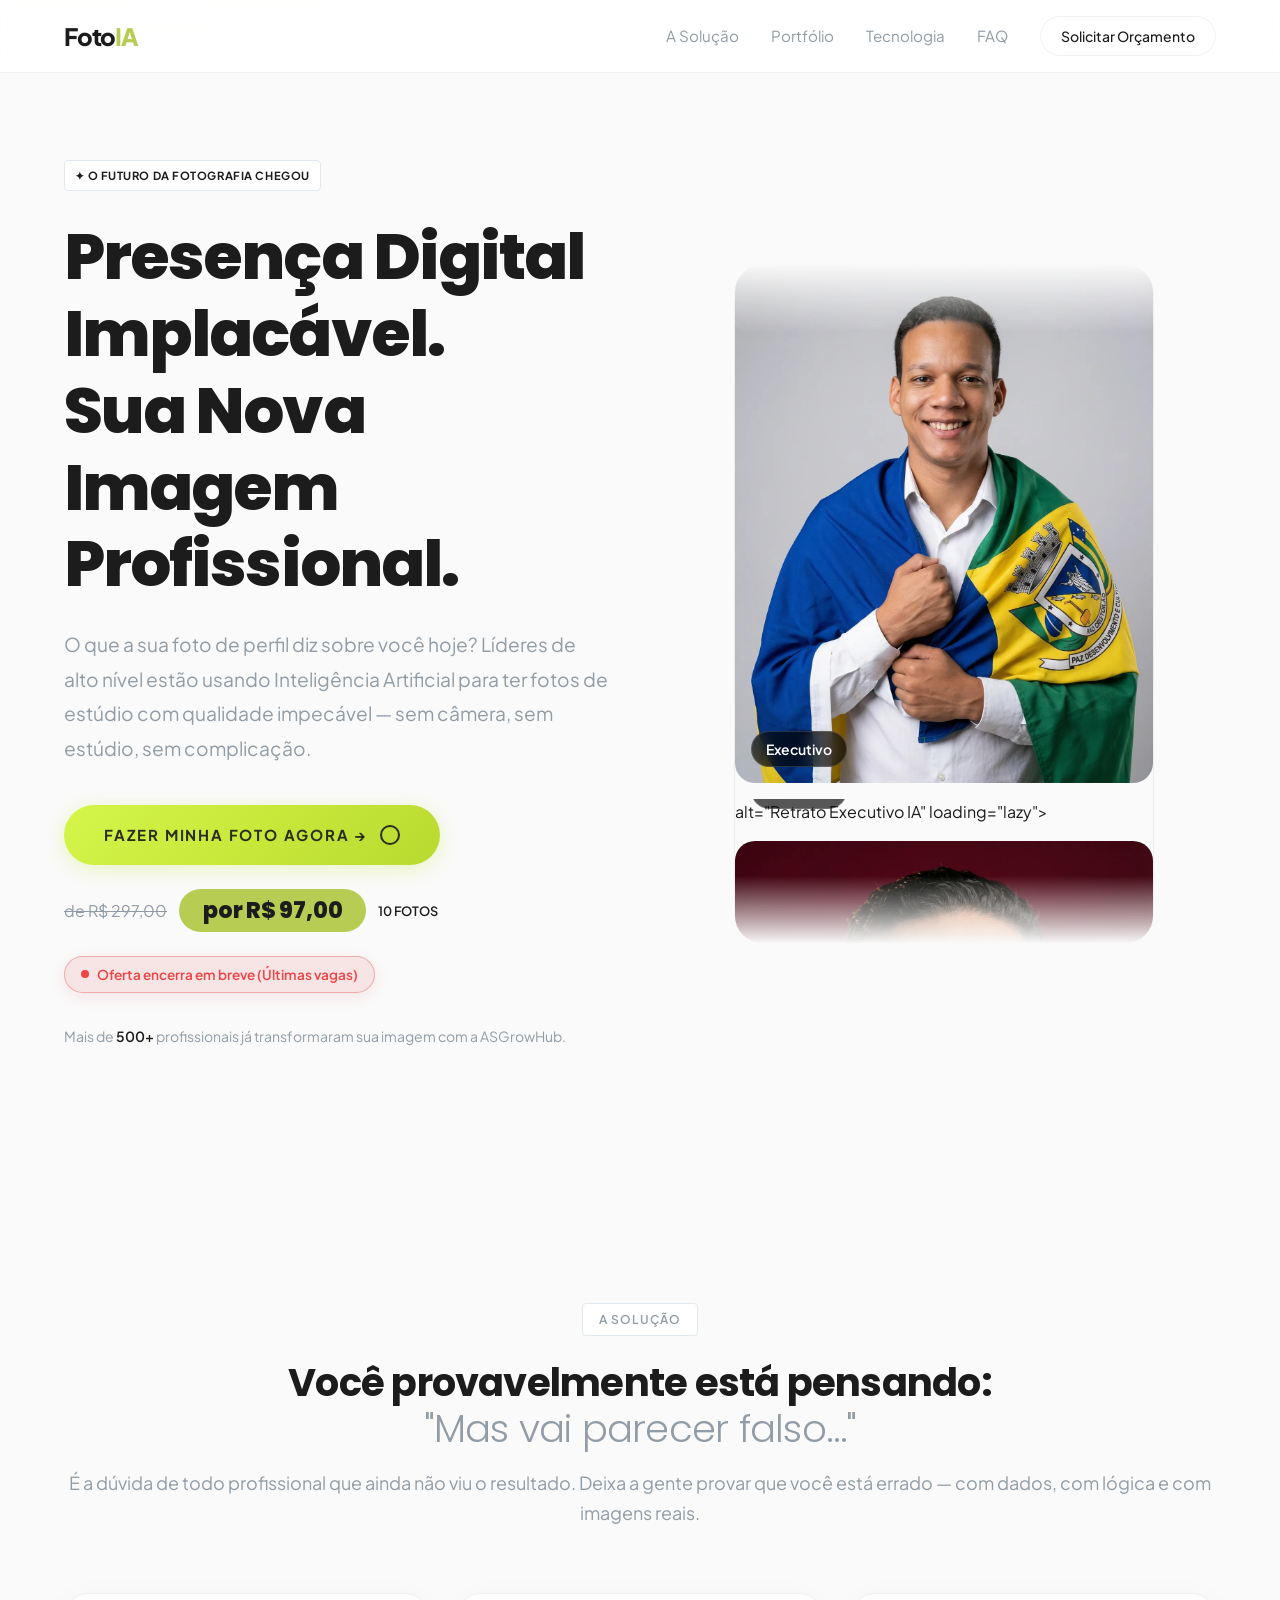
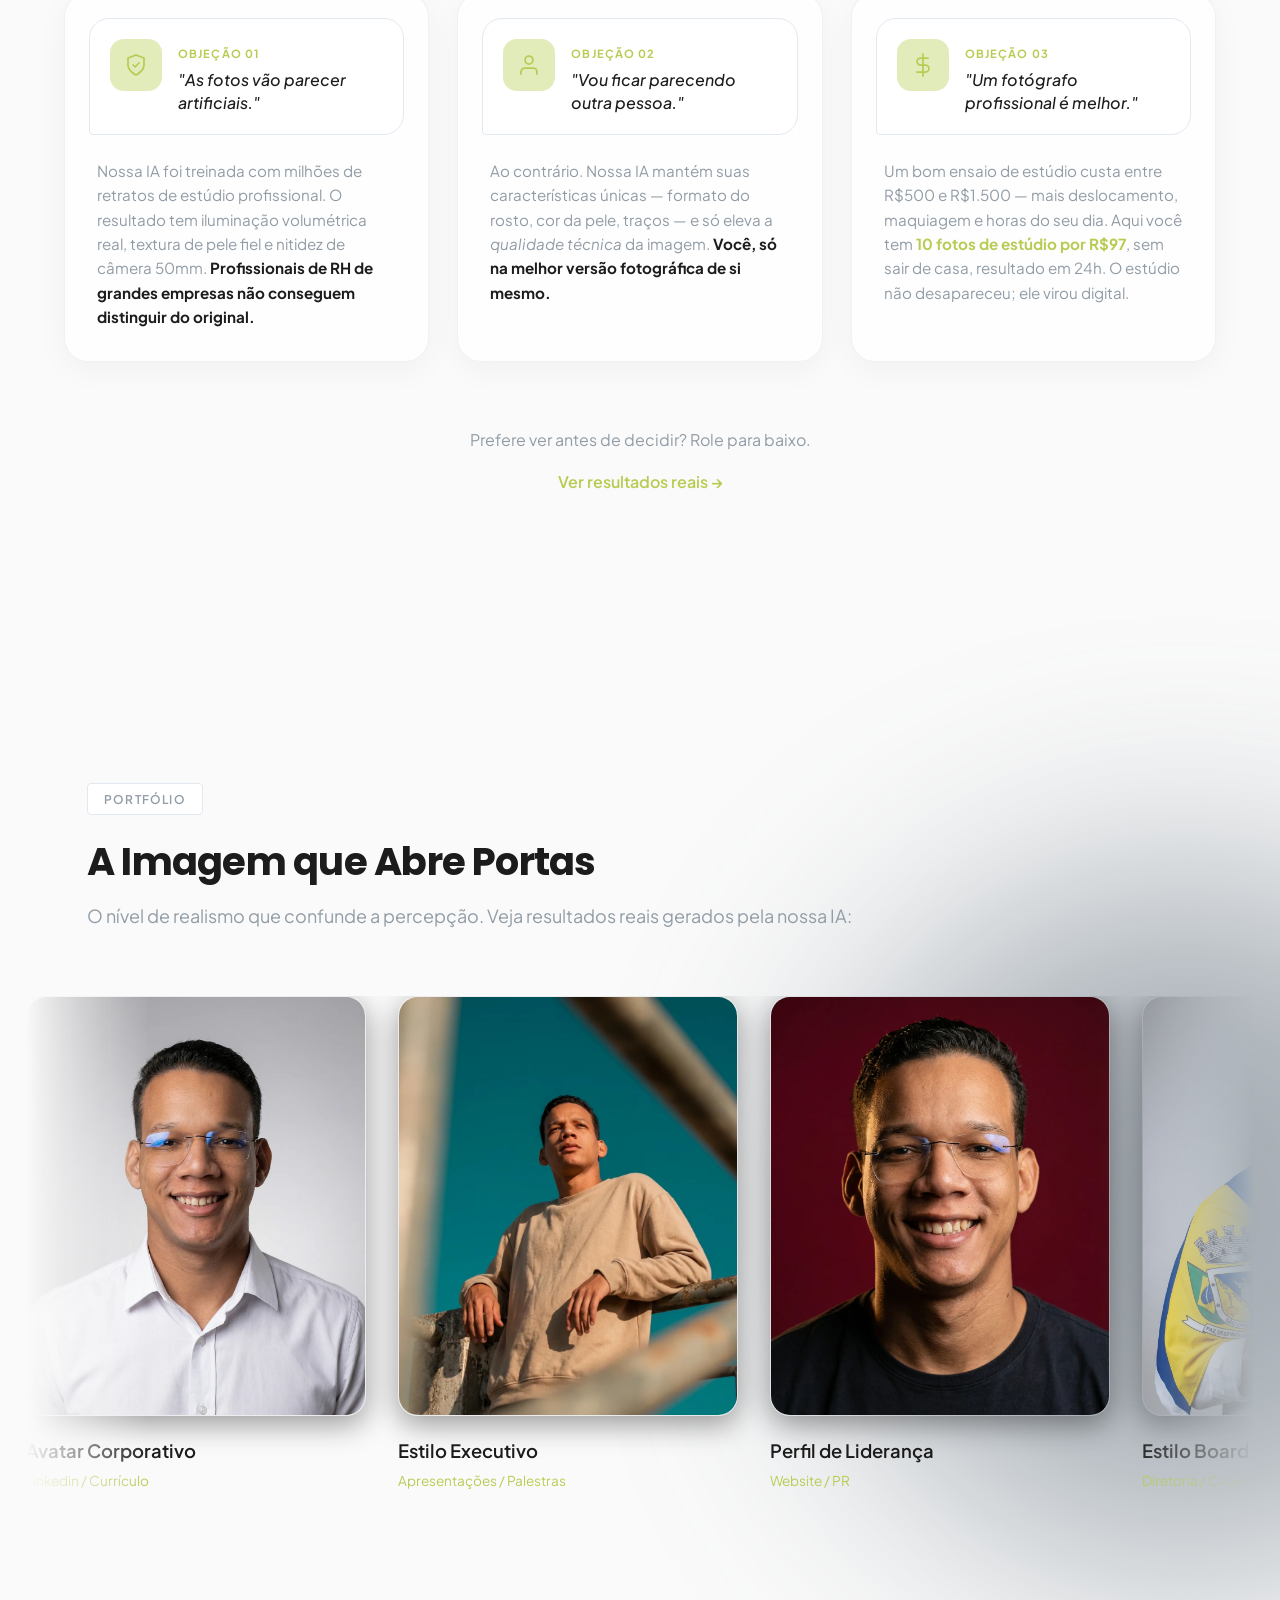
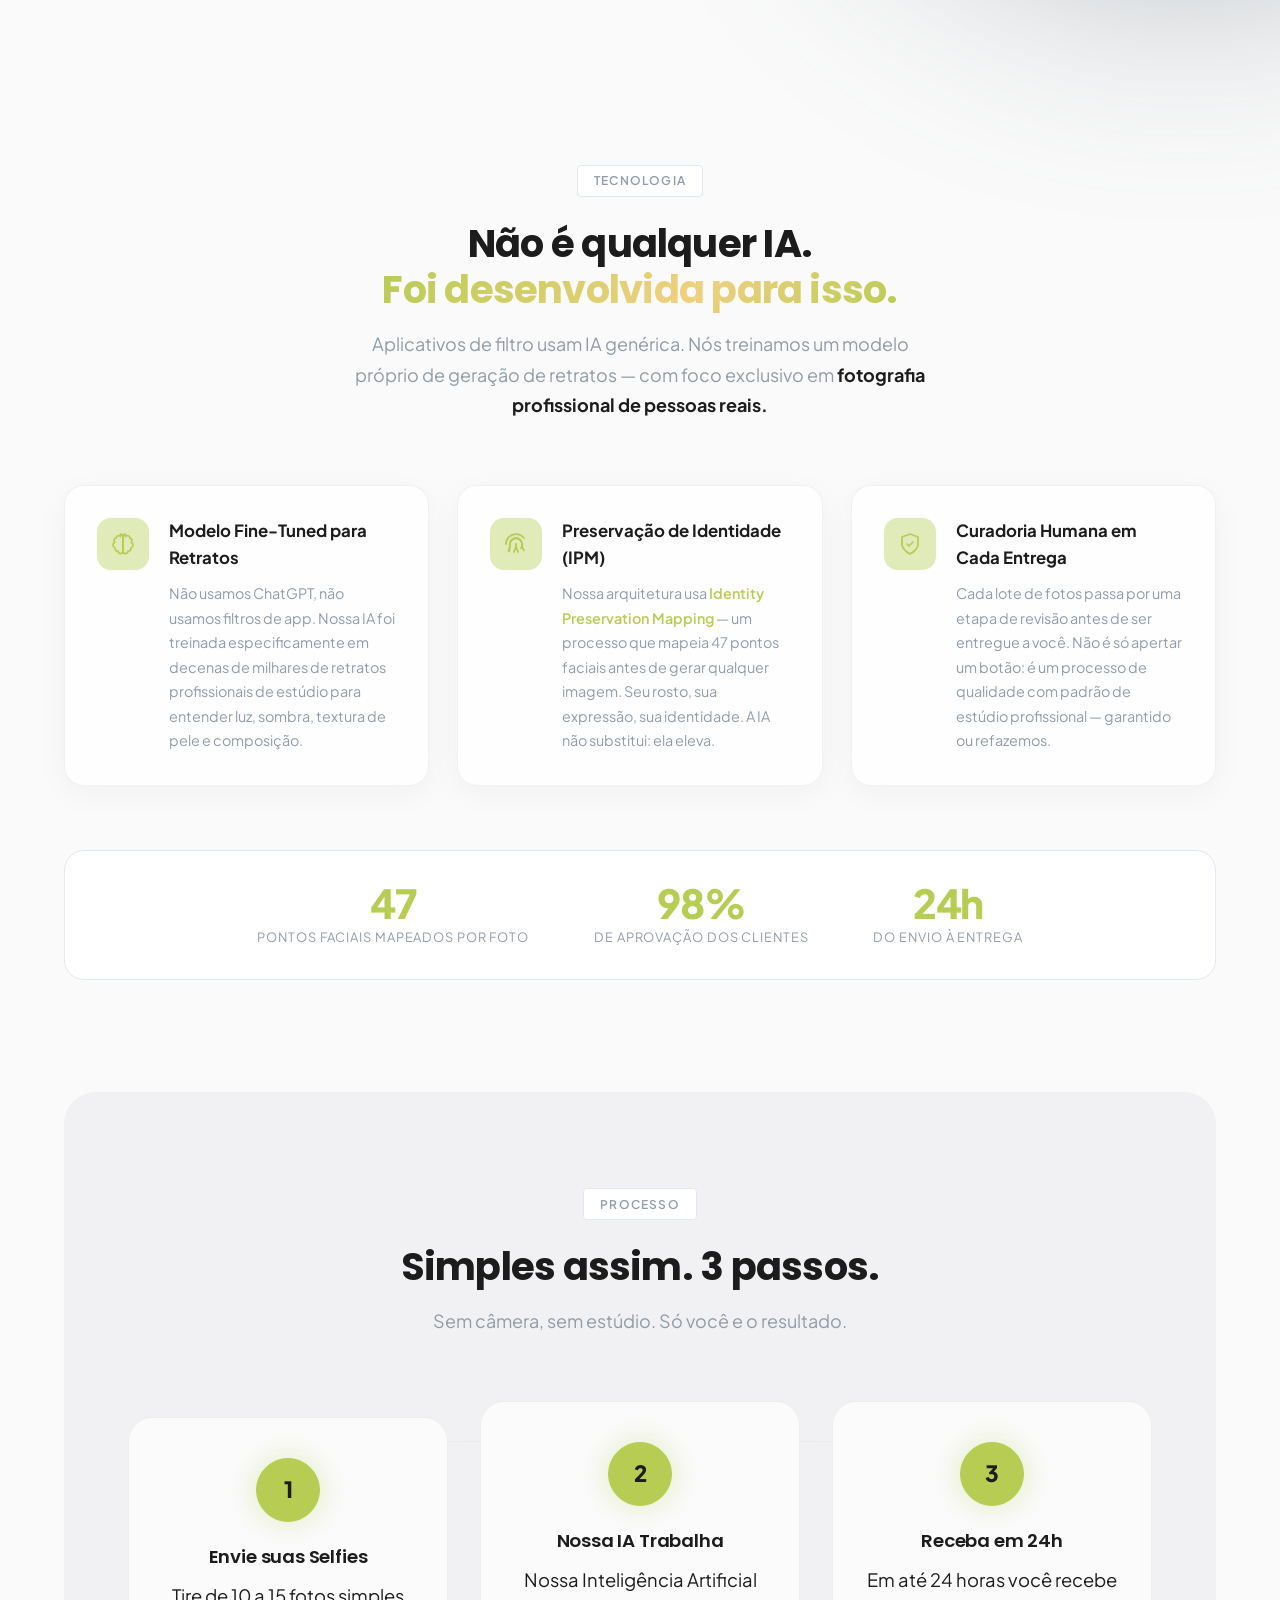
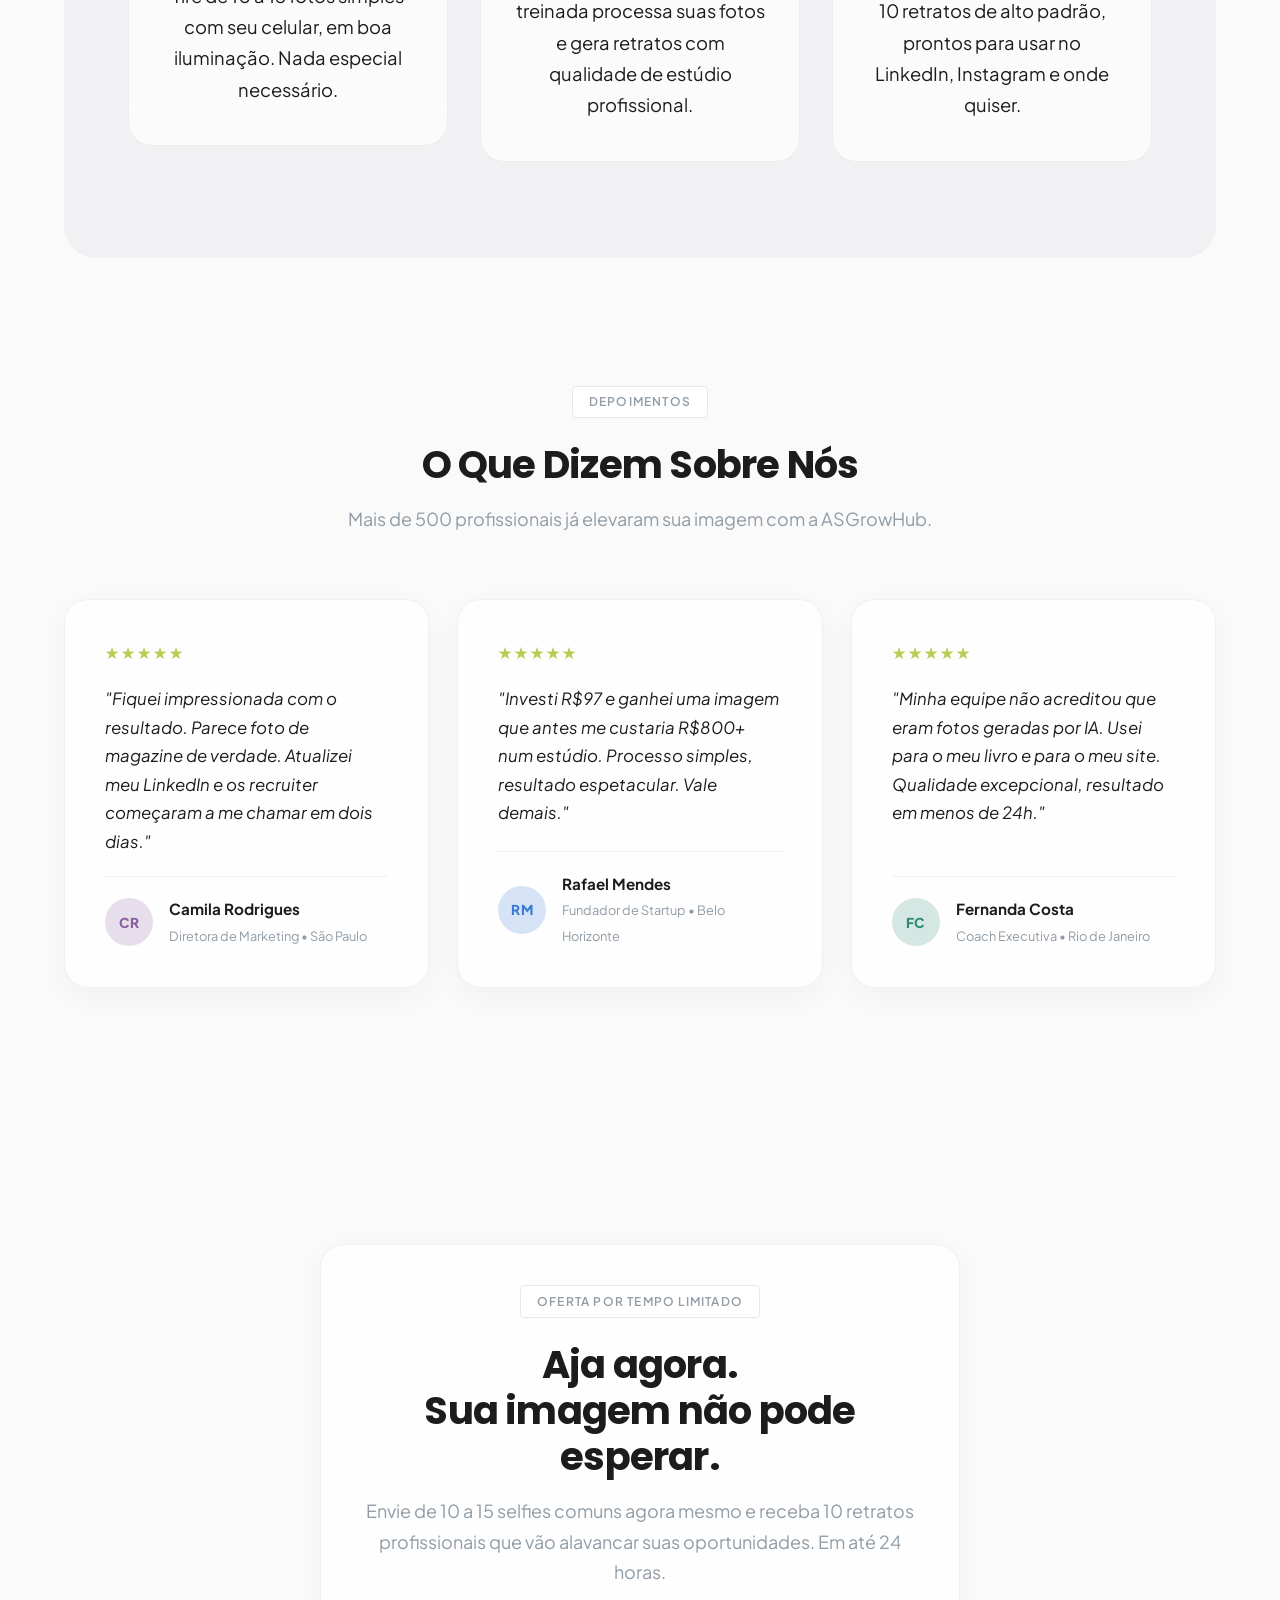
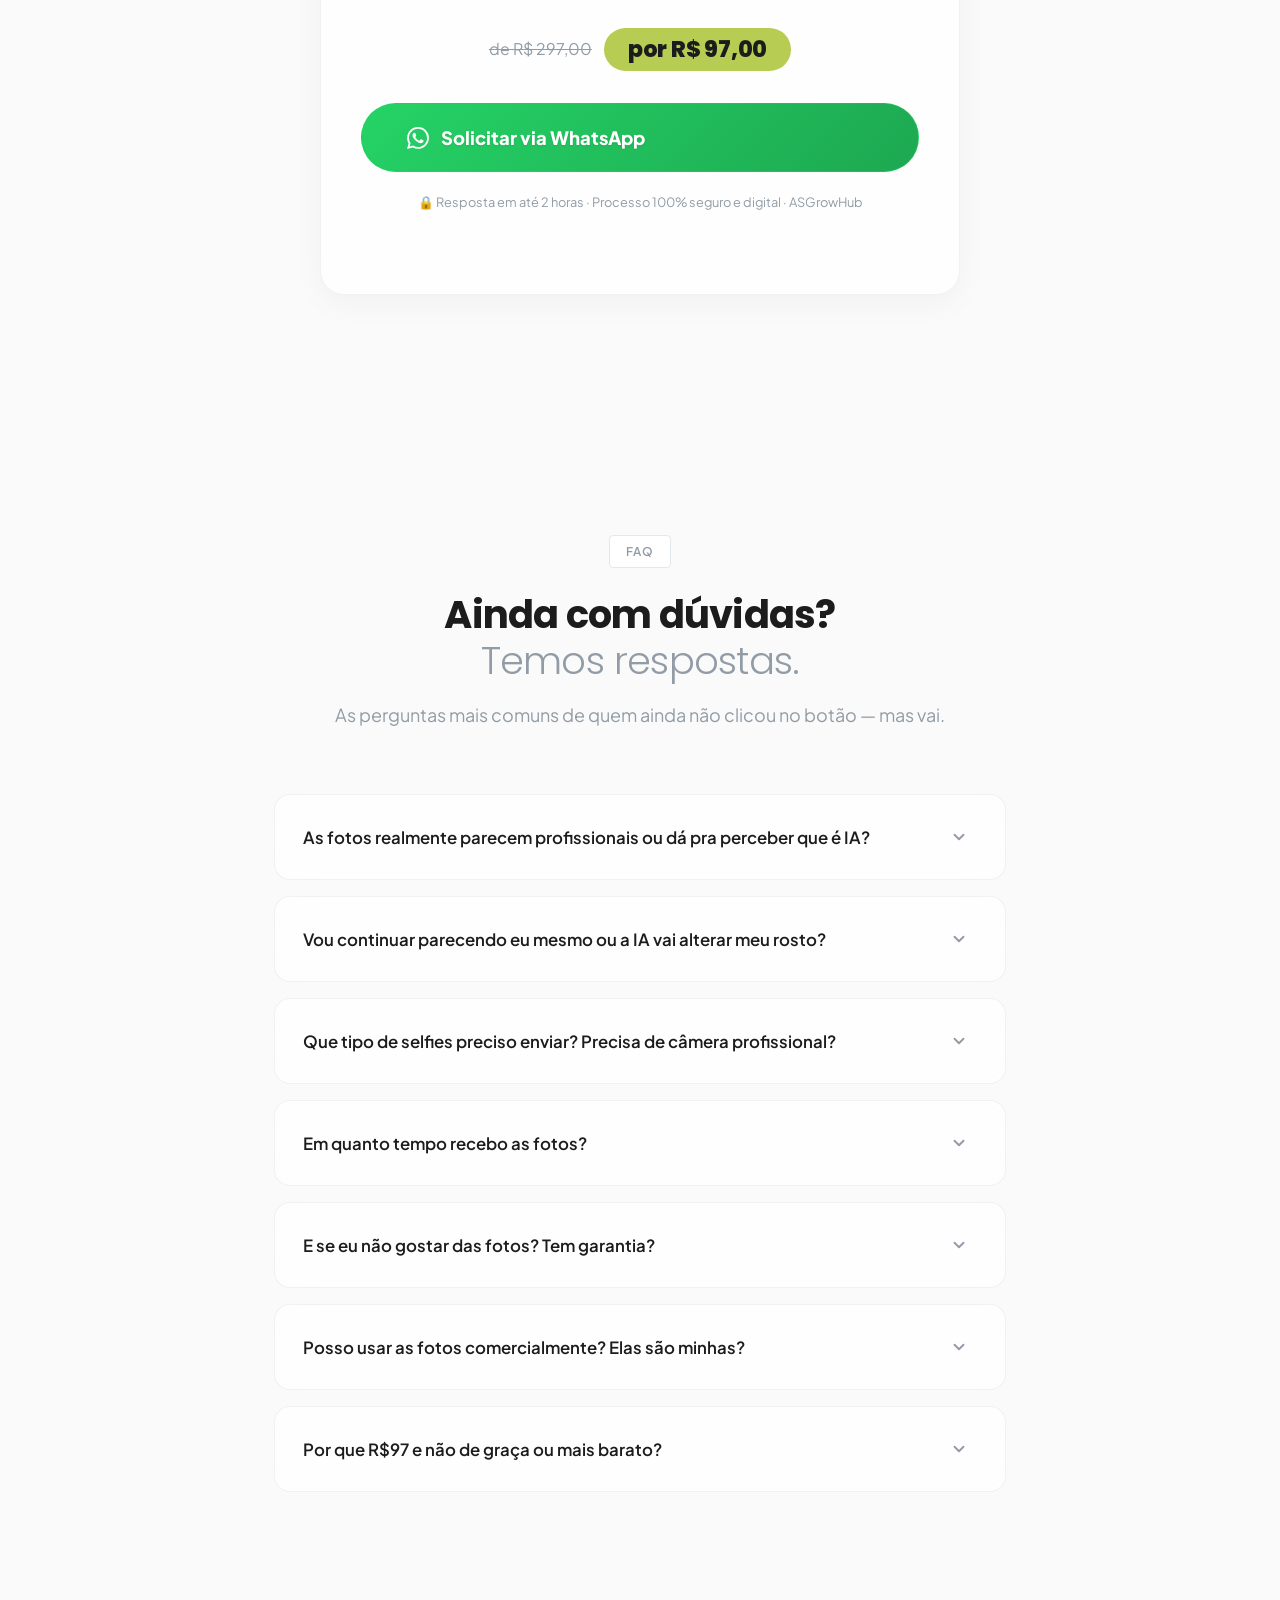
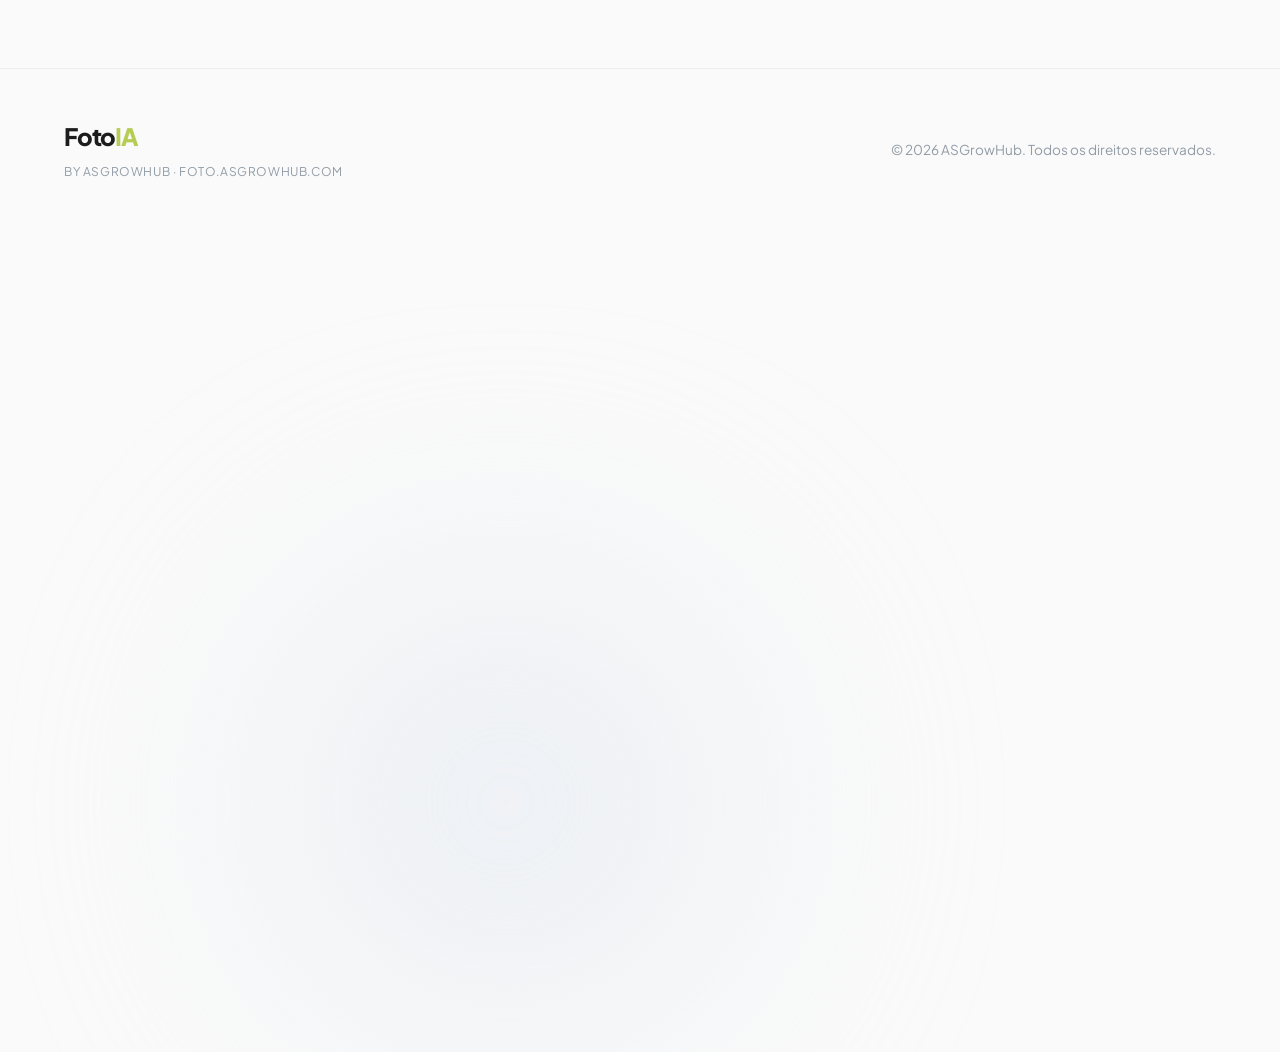
==== commit 1f681cc1: "perf: convert images to WebP (34MB→1.8MB), defer GTM/TikTok, add preload LCP, robots.txt, sitemap.xm" ====
--- a/index.html
+++ b/index.html
@@ -105,7 +105,7 @@
                     <div class="carousel-track">
                         <!-- Original cards -->
                         <div class="carousel-slide">
-                            <img src="assets/freepik__professional-highresolution-studio-portrait-in-the__22823.png"
+                            <img src="assets/freepik__professional-highresolution-studio-portrait-in-the__22823.webp"
                                 alt="Retrato Executivo IA">
                             <div class="slide-label">Executivo</div>
                         </div>
@@ -114,36 +114,36 @@
                             <div class="slide-label">Executivo</div>
                         </div>
                         <div class="carousel-slide">
-                            <img src="assets/freepik__ultrarealistic-studio-portrait-scene-with-a-deep-w__7784.png"
+                            <img src="assets/freepik__ultrarealistic-studio-portrait-scene-with-a-deep-w__7784.webp"
                                 alt="Retrato Corporativo IA" loading="lazy">
                             <div class="slide-label">Corporativo</div>
                         </div>
                         <div class="carousel-slide">
-                            <img src="assets/freepik__professional-highresolution-studio-portrait-tight-__22826.png"
+                            <img src="assets/freepik__professional-highresolution-studio-portrait-tight-__22826.webp"
                                 alt="Antes: Roupas casuais | Depois: Terno executivo" loading="lazy">
                             <div class="slide-label">Perfil LinkedIn</div>
                         </div>
                         <div class="carousel-slide">
-                            <img src="assets/freepik__a-cinematic-lowangle-portrait-shot-on-a-50mm-lens-__49037.png"
+                            <img src="assets/freepik__a-cinematic-lowangle-portrait-shot-on-a-50mm-lens-__49037.webp"
                                 alt="Antes: Selfie de celular | Depois: Estúdio" loading="lazy">
                             <div class="slide-label">Capa de Revista</div>
                         </div>
                         <div class="carousel-slide">
-                            <img src="assets/freepik__professional-highresolution-studio-portrait-in-the__22823.png"
+                            <img src="assets/freepik__professional-highresolution-studio-portrait-in-the__22823.webp"
                                 alt="Retrato Executivo IA" loading="lazy">
                         </div>
                         <div class="carousel-slide">
-                            <img src="assets/freepik__ultrarealistic-studio-portrait-scene-with-a-deep-w__7784.png"
+                            <img src="assets/freepik__ultrarealistic-studio-portrait-scene-with-a-deep-w__7784.webp"
                                 alt="Retrato Corporativo IA" loading="lazy">
                             <div class="slide-label">Corporativo</div>
                         </div>
                         <div class="carousel-slide">
-                            <img src="assets/freepik__professional-highresolution-studio-portrait-tight-__22826.png"
+                            <img src="assets/freepik__professional-highresolution-studio-portrait-tight-__22826.webp"
                                 alt="Retrato LinkedIn IA" loading="lazy">
                             <div class="slide-label">Perfil LinkedIn</div>
                         </div>
                         <div class="carousel-slide">
-                            <img src="assets/freepik__a-cinematic-lowangle-portrait-shot-on-a-50mm-lens-__49037.png"
+                            <img src="assets/freepik__a-cinematic-lowangle-portrait-shot-on-a-50mm-lens-__49037.webp"
                                 alt="Retrato Capa de Revista IA" loading="lazy">
                             <div class="slide-label">Capa de Revista</div>
                         </div>
@@ -266,7 +266,7 @@
                     <div class="marquee-group">
                         <div class="marquee-item">
                             <div class="portfolio-image-wrapper">
-                                <img src="assets/freepik__professional-highresolution-studio-portrait-tight-__22826.png"
+                                <img src="assets/freepik__professional-highresolution-studio-portrait-tight-__22826.webp"
                                     loading="lazy" alt="Retrato Profissional IA">
                                 <div class="portfolio-overlay">
                                     <span class="badge tag-before">Selfie Comum</span>
@@ -281,7 +281,7 @@
 
                         <div class="marquee-item">
                             <div class="portfolio-image-wrapper">
-                                <img src="assets/freepik__a-cinematic-lowangle-portrait-shot-on-a-50mm-lens-__49037.png"
+                                <img src="assets/freepik__a-cinematic-lowangle-portrait-shot-on-a-50mm-lens-__49037.webp"
                                     loading="lazy" alt="Retrato Cinematográfico IA">
                                 <div class="portfolio-overlay">
                                     <span class="badge tag-before">Foto na Rua</span>
@@ -296,7 +296,7 @@
 
                         <div class="marquee-item">
                             <div class="portfolio-image-wrapper">
-                                <img src="assets/freepik__ultrarealistic-studio-portrait-scene-with-a-deep-w__7784.png"
+                                <img src="assets/freepik__ultrarealistic-studio-portrait-scene-with-a-deep-w__7784.webp"
                                     loading="lazy" alt="Retrato Ultra-realista IA">
                                 <div class="portfolio-overlay">
                                     <span class="badge tag-before">Foto Caseira</span>
@@ -311,7 +311,7 @@
 
                         <div class="marquee-item">
                             <div class="portfolio-image-wrapper">
-                                <img src="assets/freepik__professional-highresolution-studio-portrait-in-the__22824.png"
+                                <img src="assets/freepik__professional-highresolution-studio-portrait-in-the__22824.webp"
                                     loading="lazy" alt="Retrato Executivo IA">
                                 <div class="portfolio-overlay">
                                     <span class="badge tag-before">Evento Social</span>
@@ -329,7 +329,7 @@
                     <div class="marquee-group" aria-hidden="true">
                         <div class="marquee-item">
                             <div class="portfolio-image-wrapper">
-                                <img src="assets/freepik__professional-highresolution-studio-portrait-tight-__22826.png"
+                                <img src="assets/freepik__professional-highresolution-studio-portrait-tight-__22826.webp"
                                     loading="lazy" alt="Retrato Profissional IA">
                                 <div class="portfolio-overlay">
                                     <span class="badge tag-before">Selfie Comum</span>
@@ -344,7 +344,7 @@
 
                         <div class="marquee-item">
                             <div class="portfolio-image-wrapper">
-                                <img src="assets/freepik__a-cinematic-lowangle-portrait-shot-on-a-50mm-lens-__49037.png"
+                                <img src="assets/freepik__a-cinematic-lowangle-portrait-shot-on-a-50mm-lens-__49037.webp"
                                     loading="lazy" alt="Retrato Cinematográfico IA">
                                 <div class="portfolio-overlay">
                                     <span class="badge tag-before">Foto na Rua</span>
@@ -359,7 +359,7 @@
 
                         <div class="marquee-item">
                             <div class="portfolio-image-wrapper">
-                                <img src="assets/freepik__ultrarealistic-studio-portrait-scene-with-a-deep-w__7784.png"
+                                <img src="assets/freepik__ultrarealistic-studio-portrait-scene-with-a-deep-w__7784.webp"
                                     loading="lazy" alt="Retrato Ultra-realista IA">
                                 <div class="portfolio-overlay">
                                     <span class="badge tag-before">Foto Caseira</span>
@@ -374,7 +374,7 @@
 
                         <div class="marquee-item">
                             <div class="portfolio-image-wrapper">
-                                <img src="assets/freepik__professional-highresolution-studio-portrait-in-the__22824.png"
+                                <img src="assets/freepik__professional-highresolution-studio-portrait-in-the__22824.webp"
                                     loading="lazy" alt="Retrato Executivo IA">
                                 <div class="portfolio-overlay">
                                     <span class="badge tag-before">Evento Social</span>
